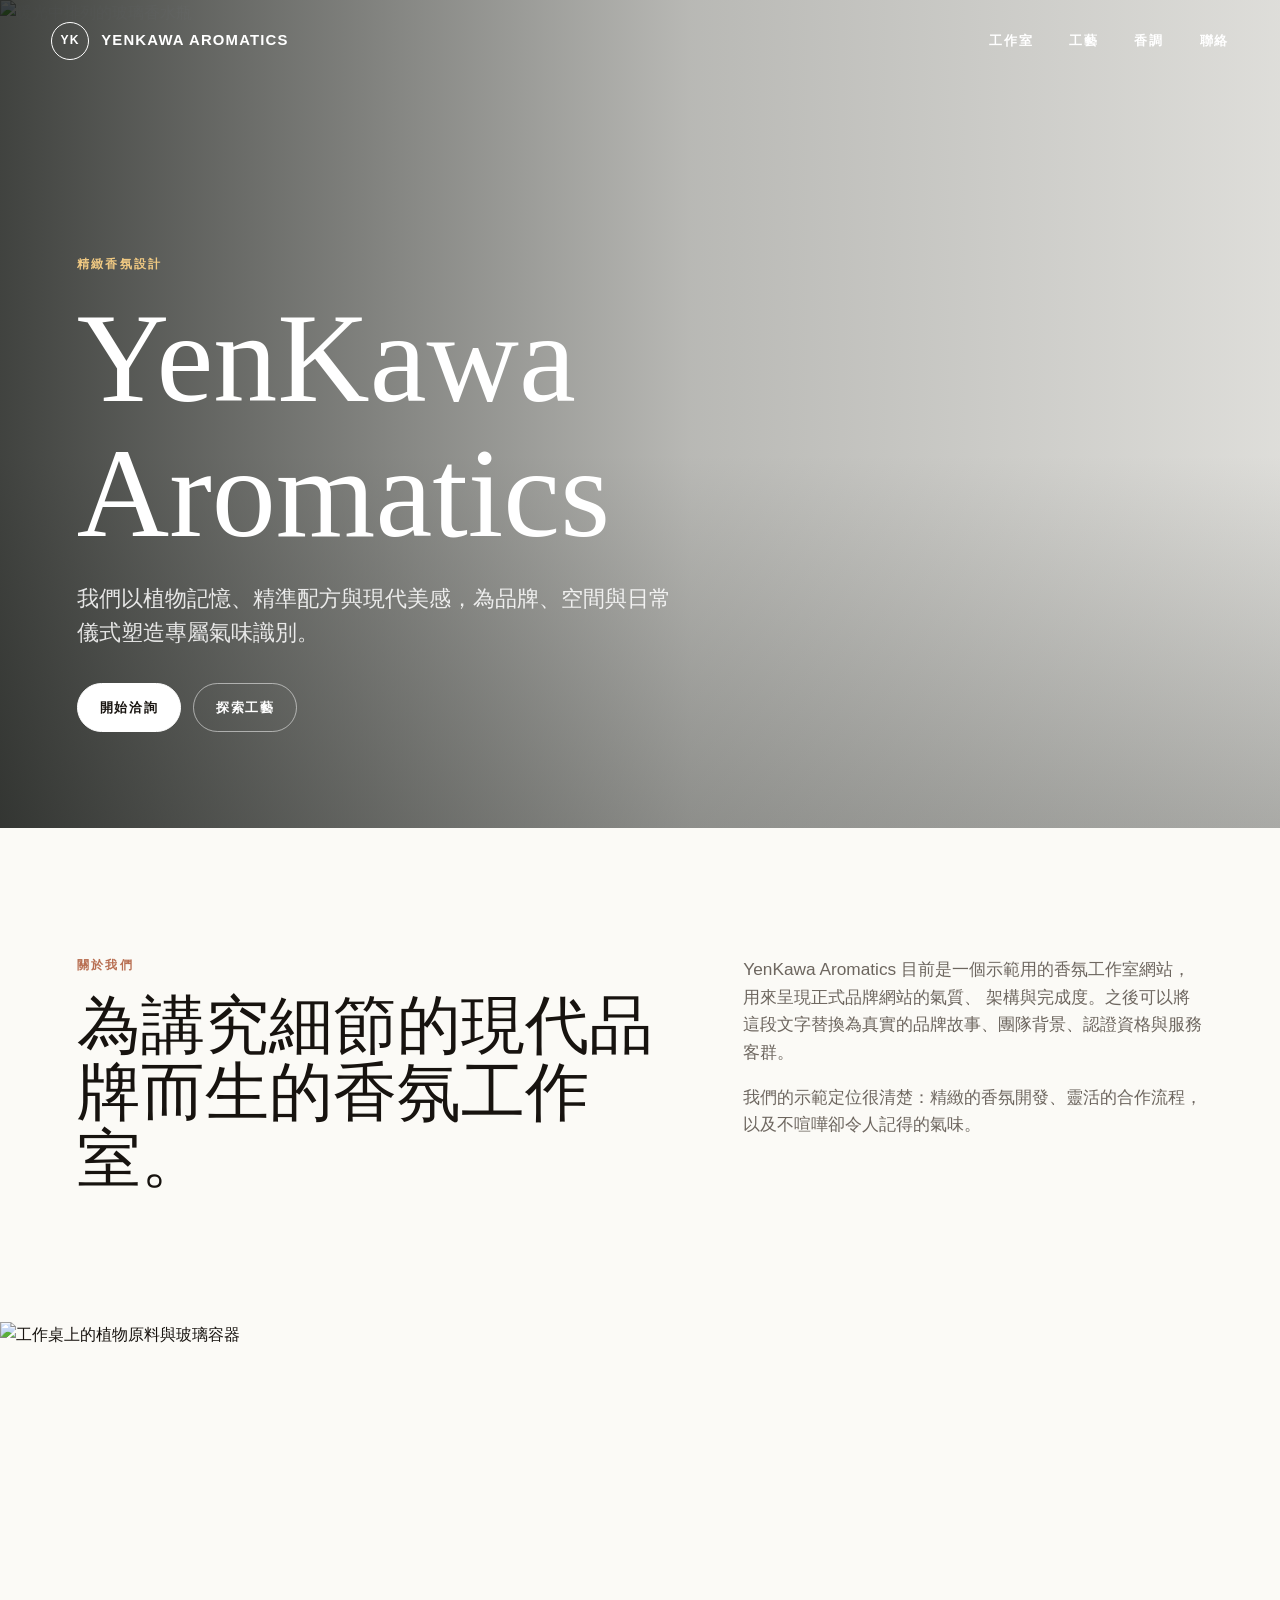
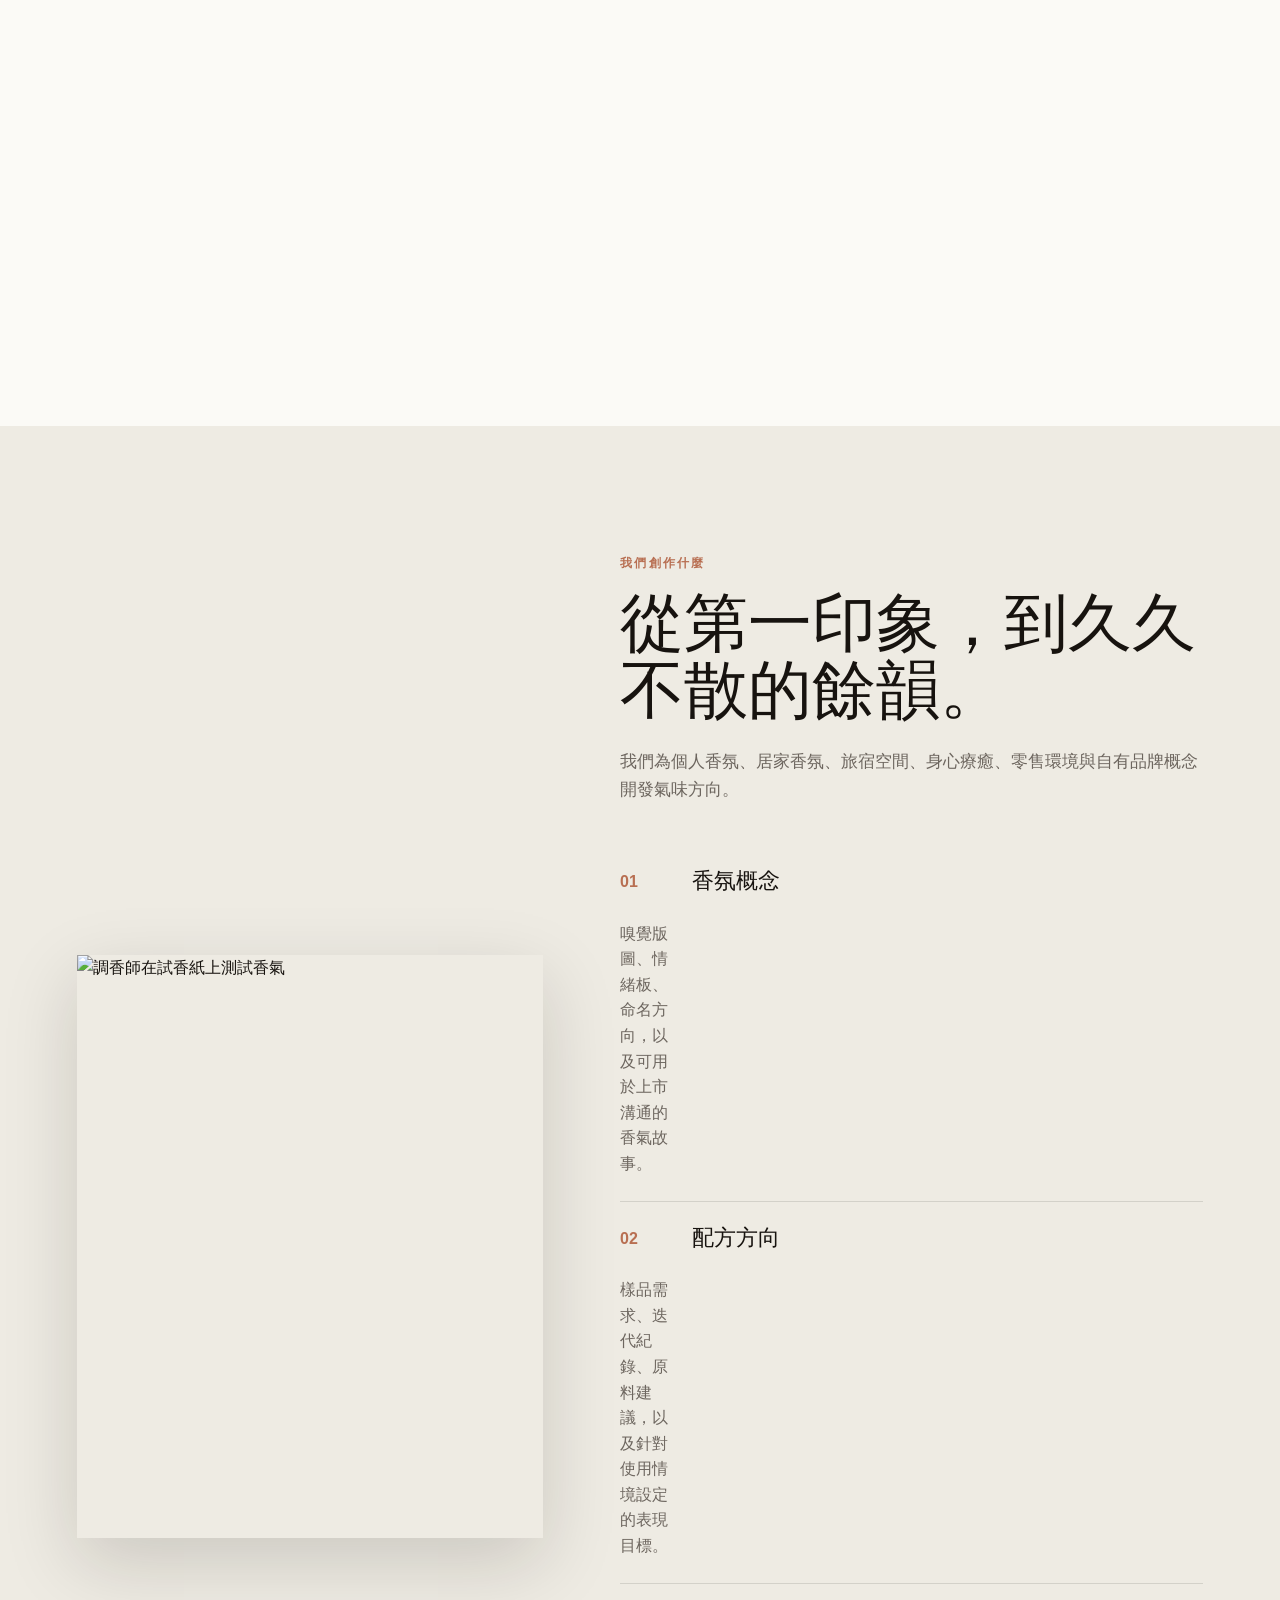
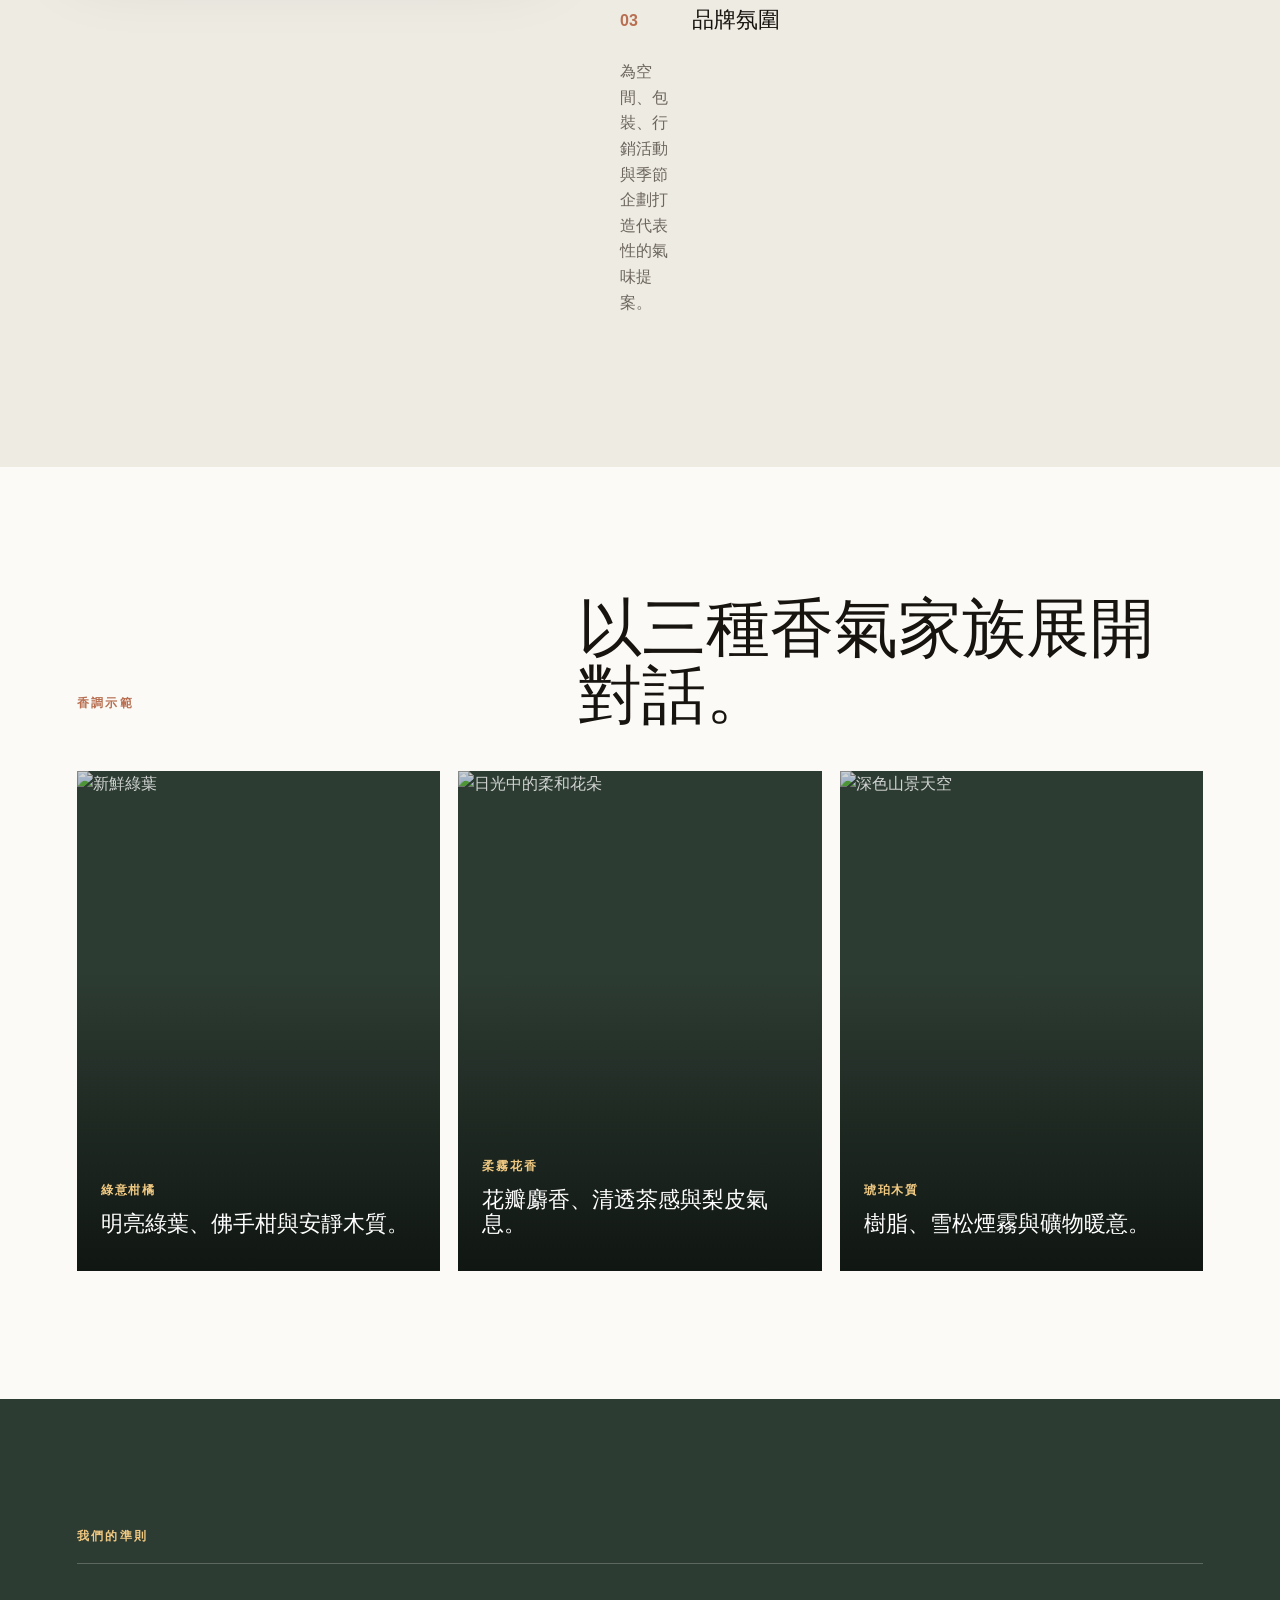
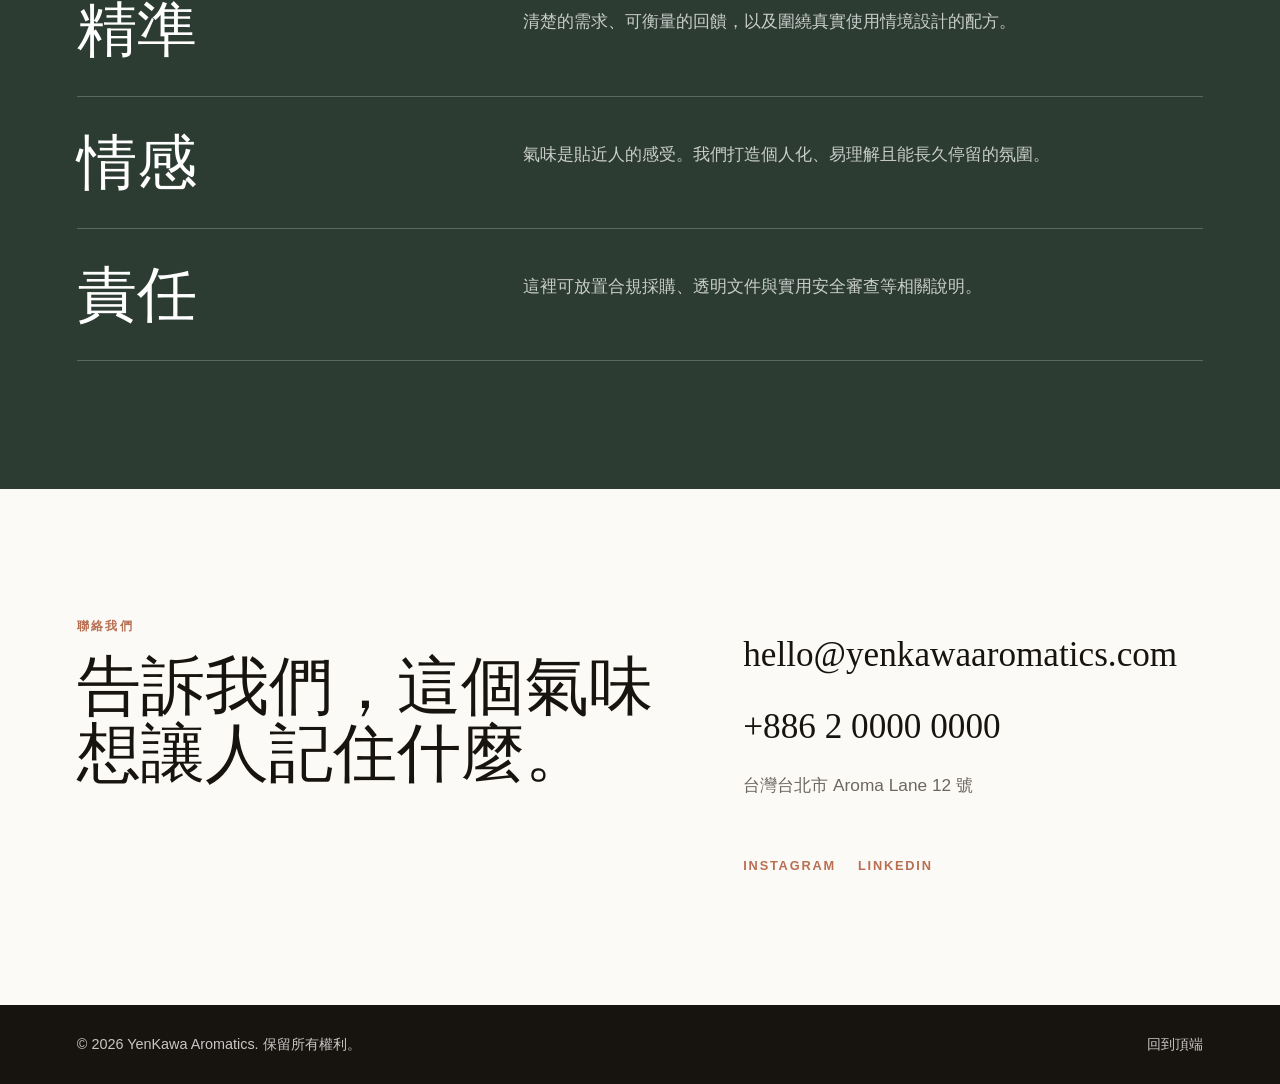
==== index.html @ bb6eef7f "Localize website to Traditional Chinese" ====
<!doctype html>
<html lang="zh-Hant">
  <head>
    <meta charset="utf-8">
    <meta name="viewport" content="width=device-width, initial-scale=1">
    <meta
      name="description"
      content="YenKawa Aromatics 為現代品牌打造精緻香氛概念、客製化氣味方向與專屬嗅覺識別。"
    >
    <title>YenKawa Aromatics</title>
    <link rel="preconnect" href="https://images.unsplash.com">
    <link rel="stylesheet" href="styles.css">
  </head>
  <body>
    <header class="site-header" data-header>
      <a class="brand" href="#top" aria-label="回到 YenKawa Aromatics 首頁">
        <span class="brand-mark">YK</span>
        <span>YenKawa Aromatics</span>
      </a>

      <button class="nav-toggle" type="button" aria-label="開啟導覽選單" aria-expanded="false" data-nav-toggle>
        <span></span>
        <span></span>
      </button>

      <nav class="site-nav" data-nav>
        <a href="#studio">工作室</a>
        <a href="#craft">工藝</a>
        <a href="#collections">香調</a>
        <a href="#contact">聯絡</a>
      </nav>
    </header>

    <main id="top">
      <section class="hero" aria-label="YenKawa Aromatics 品牌介紹">
        <img
          class="hero-image"
          src="https://images.unsplash.com/photo-1615634260167-c8cdede054de?auto=format&fit=crop&w=2200&q=82"
          alt="暖光中排列的玻璃香水瓶"
        >
        <div class="hero-overlay"></div>
        <div class="hero-content">
          <p class="eyebrow">精緻香氛設計</p>
          <h1>YenKawa Aromatics</h1>
          <p>
            我們以植物記憶、精準配方與現代美感，為品牌、空間與日常儀式塑造專屬氣味識別。
          </p>
          <div class="hero-actions">
            <a class="button primary" href="#contact">開始洽詢</a>
            <a class="button secondary" href="#craft">探索工藝</a>
          </div>
        </div>
      </section>

      <section class="intro-grid section-pad" id="studio">
        <div>
          <p class="eyebrow">關於我們</p>
          <h2>為講究細節的現代品牌而生的香氛工作室。</h2>
        </div>
        <div class="intro-copy">
          <p>
            YenKawa Aromatics 目前是一個示範用的香氛工作室網站，用來呈現正式品牌網站的氣質、
            架構與完成度。之後可以將這段文字替換為真實的品牌故事、團隊背景、認證資格與服務客群。
          </p>
          <p>
            我們的示範定位很清楚：精緻的香氛開發、靈活的合作流程，以及不喧嘩卻令人記得的氣味。
          </p>
        </div>
      </section>

      <section class="image-band" aria-label="香氛原料準備">
        <img
          src="https://images.unsplash.com/photo-1595425970377-c9703cf48b6d?auto=format&fit=crop&w=2200&q=82"
          alt="工作桌上的植物原料與玻璃容器"
        >
      </section>

      <section class="split section-pad" id="craft">
        <div class="split-media">
          <img
            src="https://images.unsplash.com/photo-1592945403244-b3fbafd7f539?auto=format&fit=crop&w=1400&q=82"
            alt="調香師在試香紙上測試香氣"
          >
        </div>
        <div class="split-content">
          <p class="eyebrow">我們創作什麼</p>
          <h2>從第一印象，到久久不散的餘韻。</h2>
          <p>
            我們為個人香氛、居家香氛、旅宿空間、身心療癒、零售環境與自有品牌概念開發氣味方向。
          </p>
          <div class="service-list">
            <article>
              <span>01</span>
              <h3>香氛概念</h3>
              <p>嗅覺版圖、情緒板、命名方向，以及可用於上市溝通的香氣故事。</p>
            </article>
            <article>
              <span>02</span>
              <h3>配方方向</h3>
              <p>樣品需求、迭代紀錄、原料建議，以及針對使用情境設定的表現目標。</p>
            </article>
            <article>
              <span>03</span>
              <h3>品牌氛圍</h3>
              <p>為空間、包裝、行銷活動與季節企劃打造代表性的氣味提案。</p>
            </article>
          </div>
        </div>
      </section>

      <section class="collections section-pad" id="collections">
        <div class="section-heading">
          <p class="eyebrow">香調示範</p>
          <h2>以三種香氣家族展開對話。</h2>
        </div>
        <div class="collection-grid">
          <article class="collection-card">
            <img
              src="https://images.unsplash.com/photo-1501004318641-b39e6451bec6?auto=format&fit=crop&w=900&q=80"
              alt="新鮮綠葉"
            >
            <div>
              <p>綠意柑橘</p>
              <h3>明亮綠葉、佛手柑與安靜木質。</h3>
            </div>
          </article>
          <article class="collection-card">
            <img
              src="https://images.unsplash.com/photo-1608571423902-eed4a5ad8108?auto=format&fit=crop&w=900&q=80"
              alt="日光中的柔和花朵"
            >
            <div>
              <p>柔霧花香</p>
              <h3>花瓣麝香、清透茶感與梨皮氣息。</h3>
            </div>
          </article>
          <article class="collection-card">
            <img
              src="https://images.unsplash.com/photo-1519681393784-d120267933ba?auto=format&fit=crop&w=900&q=80"
              alt="深色山景天空"
            >
            <div>
              <p>琥珀木質</p>
              <h3>樹脂、雪松煙霧與礦物暖意。</h3>
            </div>
          </article>
        </div>
      </section>

      <section class="values section-pad">
        <p class="eyebrow">我們的準則</p>
        <div class="value-row">
          <h2>精準</h2>
          <p>清楚的需求、可衡量的回饋，以及圍繞真實使用情境設計的配方。</p>
        </div>
        <div class="value-row">
          <h2>情感</h2>
          <p>氣味是貼近人的感受。我們打造個人化、易理解且能長久停留的氛圍。</p>
        </div>
        <div class="value-row">
          <h2>責任</h2>
          <p>這裡可放置合規採購、透明文件與實用安全審查等相關說明。</p>
        </div>
      </section>

      <section class="contact section-pad" id="contact">
        <div>
          <p class="eyebrow">聯絡我們</p>
          <h2>告訴我們，這個氣味想讓人記住什麼。</h2>
        </div>
        <div class="contact-panel">
          <a href="mailto:hello@yenkawaaromatics.com">hello@yenkawaaromatics.com</a>
          <a href="tel:+886200000000">+886 2 0000 0000</a>
          <p>台灣台北市 Aroma Lane 12 號</p>
          <div class="socials">
            <a href="#" aria-label="Instagram">Instagram</a>
            <a href="#" aria-label="LinkedIn">LinkedIn</a>
          </div>
        </div>
      </section>
    </main>

    <footer class="site-footer">
      <p>&copy; <span data-year></span> YenKawa Aromatics. 保留所有權利。</p>
      <a href="#top">回到頂端</a>
    </footer>

    <script src="script.js"></script>
  </body>
</html>
---- styles.css ----
:root {
  --ink: #17130f;
  --muted: #6d665f;
  --paper: #fbfaf6;
  --linen: #eeebe3;
  --sage: #6f7c65;
  --moss: #2d3c33;
  --clay: #b86f52;
  --gold: #b99a5c;
  --white: #ffffff;
  --shadow: 0 24px 70px rgba(23, 19, 15, 0.16);
}

* {
  box-sizing: border-box;
}

html {
  scroll-behavior: smooth;
}

body {
  margin: 0;
  color: var(--ink);
  background: var(--paper);
  font-family: "Segoe UI", Arial, sans-serif;
  line-height: 1.6;
}

img {
  display: block;
  width: 100%;
}

a {
  color: inherit;
  text-decoration: none;
}

.site-header {
  position: fixed;
  top: 0;
  left: 0;
  z-index: 20;
  display: flex;
  align-items: center;
  justify-content: space-between;
  width: 100%;
  padding: 22px clamp(18px, 4vw, 56px);
  color: var(--white);
  transition: background 180ms ease, color 180ms ease, box-shadow 180ms ease;
}

.site-header.is-scrolled,
.site-header.is-open {
  color: var(--ink);
  background: rgba(251, 250, 246, 0.92);
  box-shadow: 0 8px 30px rgba(23, 19, 15, 0.08);
  backdrop-filter: blur(18px);
}

.brand,
.site-nav {
  display: flex;
  align-items: center;
}

.brand {
  gap: 12px;
  font-size: 0.93rem;
  font-weight: 700;
  letter-spacing: 0.08em;
  text-transform: uppercase;
}

.brand-mark {
  display: grid;
  width: 38px;
  height: 38px;
  place-items: center;
  border: 1px solid currentColor;
  border-radius: 50%;
  font-size: 0.76rem;
}

.site-nav {
  gap: clamp(18px, 3vw, 36px);
  font-size: 0.83rem;
  font-weight: 700;
  letter-spacing: 0.12em;
  text-transform: uppercase;
}

.site-nav a {
  position: relative;
}

.site-nav a::after {
  position: absolute;
  right: 0;
  bottom: -6px;
  left: 0;
  height: 1px;
  content: "";
  background: currentColor;
  transform: scaleX(0);
  transform-origin: right;
  transition: transform 180ms ease;
}

.site-nav a:hover::after,
.site-nav a:focus-visible::after {
  transform: scaleX(1);
  transform-origin: left;
}

.nav-toggle {
  display: none;
}

.hero {
  position: relative;
  display: grid;
  min-height: 92vh;
  overflow: hidden;
  color: var(--white);
}

.hero-image,
.hero-overlay,
.hero-content {
  grid-area: 1 / 1;
}

.hero-image {
  height: 100%;
  min-height: 92vh;
  object-fit: cover;
}

.hero-overlay {
  background:
    linear-gradient(90deg, rgba(12, 15, 12, 0.78), rgba(12, 15, 12, 0.28) 54%, rgba(12, 15, 12, 0.12)),
    linear-gradient(0deg, rgba(12, 15, 12, 0.25), transparent 45%);
}

.hero-content {
  align-self: end;
  width: min(780px, 100%);
  padding: 160px clamp(20px, 6vw, 86px) 96px;
}

.eyebrow {
  margin: 0 0 16px;
  color: var(--clay);
  font-size: 0.78rem;
  font-weight: 800;
  letter-spacing: 0.18em;
  text-transform: uppercase;
}

.hero .eyebrow {
  color: #f0c982;
}

h1,
h2,
h3,
p {
  margin-top: 0;
}

h1,
h2,
h3 {
  line-height: 1.05;
  font-family: Georgia, "Times New Roman", serif;
  font-weight: 500;
}

h1 {
  max-width: 720px;
  margin-bottom: 22px;
  font-size: clamp(4rem, 10vw, 8.6rem);
}

h2 {
  margin-bottom: 0;
  font-size: clamp(2.25rem, 5vw, 5.6rem);
}

h3 {
  margin-bottom: 10px;
  font-size: 1.4rem;
}

.hero-content p:not(.eyebrow) {
  max-width: 610px;
  margin-bottom: 32px;
  color: rgba(255, 255, 255, 0.86);
  font-size: clamp(1.04rem, 2vw, 1.35rem);
}

.hero-actions {
  display: flex;
  flex-wrap: wrap;
  gap: 12px;
}

.button {
  display: inline-flex;
  align-items: center;
  justify-content: center;
  min-height: 48px;
  padding: 13px 22px;
  border: 1px solid rgba(255, 255, 255, 0.52);
  border-radius: 999px;
  font-size: 0.82rem;
  font-weight: 800;
  letter-spacing: 0.12em;
  text-transform: uppercase;
}

.button.primary {
  color: var(--ink);
  background: var(--white);
  border-color: var(--white);
}

.button.secondary {
  color: var(--white);
}

.section-pad {
  padding: clamp(72px, 10vw, 148px) clamp(20px, 6vw, 86px);
}

.intro-grid,
.contact {
  display: grid;
  grid-template-columns: minmax(0, 1fr) minmax(320px, 0.78fr);
  gap: clamp(34px, 6vw, 86px);
}

.intro-copy {
  color: var(--muted);
  font-size: 1.08rem;
}

.intro-copy p:last-child,
.contact-panel p:last-child {
  margin-bottom: 0;
}

.image-band {
  height: clamp(340px, 55vw, 720px);
  overflow: hidden;
}

.image-band img {
  height: 100%;
  object-fit: cover;
}

.split {
  display: grid;
  grid-template-columns: minmax(280px, 0.8fr) minmax(0, 1fr);
  gap: clamp(34px, 6vw, 90px);
  align-items: center;
  background: var(--linen);
}

.split-media img {
  aspect-ratio: 4 / 5;
  height: auto;
  object-fit: cover;
  box-shadow: var(--shadow);
}

.split-content > p:not(.eyebrow) {
  max-width: 720px;
  margin-top: 24px;
  color: var(--muted);
  font-size: 1.08rem;
}

.service-list {
  display: grid;
  gap: 1px;
  margin-top: 42px;
  background: rgba(23, 19, 15, 0.12);
}

.service-list article {
  display: grid;
  grid-template-columns: 54px 1fr;
  gap: 18px;
  padding: 24px 0;
  background: var(--linen);
}

.service-list span {
  color: var(--clay);
  font-weight: 800;
}

.service-list p {
  margin: 0;
  color: var(--muted);
}

.section-heading {
  display: grid;
  grid-template-columns: 0.7fr 1fr;
  gap: clamp(22px, 5vw, 70px);
  align-items: end;
  margin-bottom: 42px;
}

.collection-grid {
  display: grid;
  grid-template-columns: repeat(3, minmax(0, 1fr));
  gap: 18px;
}

.collection-card {
  position: relative;
  min-height: 500px;
  overflow: hidden;
  color: var(--white);
  background: var(--moss);
}

.collection-card img {
  position: absolute;
  inset: 0;
  height: 100%;
  object-fit: cover;
  opacity: 0.78;
  transition: transform 500ms ease, opacity 500ms ease;
}

.collection-card::after {
  position: absolute;
  inset: 0;
  content: "";
  background: linear-gradient(0deg, rgba(10, 14, 11, 0.82), transparent 60%);
}

.collection-card div {
  position: absolute;
  right: 24px;
  bottom: 26px;
  left: 24px;
  z-index: 1;
}

.collection-card p {
  margin-bottom: 12px;
  color: #f0c982;
  font-size: 0.75rem;
  font-weight: 800;
  letter-spacing: 0.15em;
  text-transform: uppercase;
}

.collection-card:hover img {
  opacity: 0.92;
  transform: scale(1.05);
}

.values {
  color: var(--white);
  background: var(--moss);
}

.values .eyebrow {
  color: #f0c982;
}

.value-row {
  display: grid;
  grid-template-columns: minmax(220px, 0.62fr) minmax(0, 1fr);
  gap: 24px;
  padding: 34px 0;
  border-top: 1px solid rgba(255, 255, 255, 0.22);
}

.value-row:last-child {
  border-bottom: 1px solid rgba(255, 255, 255, 0.22);
}

.value-row h2 {
  font-size: clamp(2.2rem, 4.7vw, 5rem);
}

.value-row p {
  max-width: 650px;
  margin: 10px 0 0;
  color: rgba(255, 255, 255, 0.74);
  font-size: 1.08rem;
}

.contact {
  background: var(--paper);
}

.contact-panel {
  display: grid;
  align-content: start;
  gap: 16px;
  padding-top: 10px;
  color: var(--muted);
  font-size: 1.08rem;
}

.contact-panel > a {
  color: var(--ink);
  font-size: clamp(1.35rem, 3vw, 2.2rem);
  font-family: Georgia, "Times New Roman", serif;
}

.socials {
  display: flex;
  flex-wrap: wrap;
  gap: 12px 22px;
  margin-top: 24px;
  color: var(--clay);
  font-size: 0.8rem;
  font-weight: 800;
  letter-spacing: 0.14em;
  text-transform: uppercase;
}

.site-footer {
  display: flex;
  justify-content: space-between;
  gap: 18px;
  padding: 28px clamp(20px, 6vw, 86px);
  color: rgba(255, 255, 255, 0.76);
  background: var(--ink);
  font-size: 0.9rem;
}

.site-footer p {
  margin: 0;
}

@media (max-width: 900px) {
  .site-header {
    padding-top: 16px;
    padding-bottom: 16px;
  }

  .nav-toggle {
    position: relative;
    z-index: 22;
    display: grid;
    width: 44px;
    height: 44px;
    padding: 0;
    place-items: center;
    color: inherit;
    background: transparent;
    border: 1px solid currentColor;
    border-radius: 50%;
  }

  .nav-toggle span {
    width: 17px;
    height: 1px;
    background: currentColor;
  }

  .site-nav {
    position: fixed;
    inset: 0;
    z-index: 21;
    display: grid;
    align-content: center;
    justify-items: center;
    gap: 28px;
    color: var(--ink);
    background: var(--paper);
    font-size: 1.1rem;
    opacity: 0;
    pointer-events: none;
    transform: translateY(-12px);
    transition: opacity 180ms ease, transform 180ms ease;
  }

  .site-nav.is-open {
    opacity: 1;
    pointer-events: auto;
    transform: translateY(0);
  }

  .hero-content {
    padding-top: 130px;
    padding-bottom: 56px;
  }

  h1 {
    font-size: clamp(3.3rem, 18vw, 5.6rem);
  }

  .intro-grid,
  .split,
  .section-heading,
  .contact,
  .value-row {
    grid-template-columns: 1fr;
  }

  .split-media {
    order: 2;
  }

  .collection-grid {
    grid-template-columns: 1fr;
  }

  .collection-card {
    min-height: 390px;
  }
}

@media (max-width: 560px) {
  .brand span:last-child {
    max-width: 150px;
  }

  .hero {
    min-height: 88vh;
  }

  .hero-image {
    min-height: 88vh;
  }

  .hero-actions,
  .button {
    width: 100%;
  }

  .site-footer {
    flex-direction: column;
  }
}
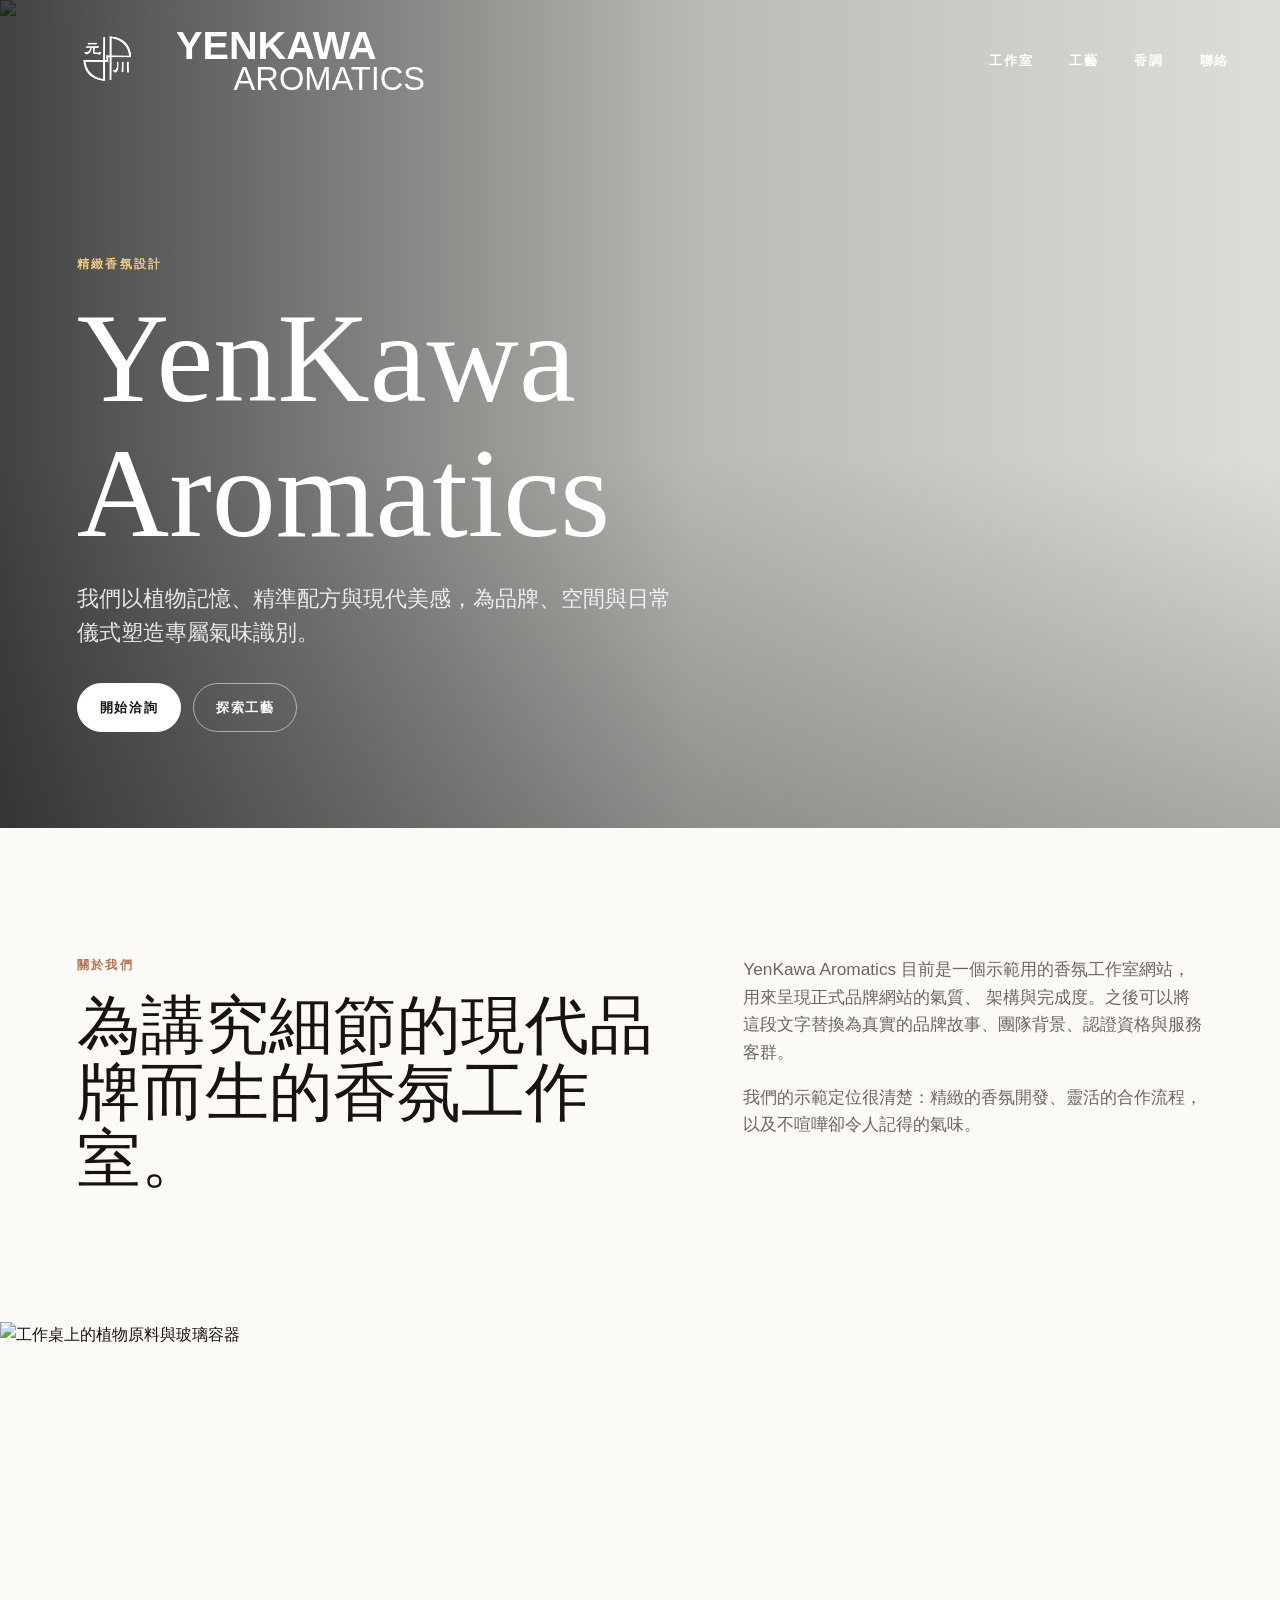
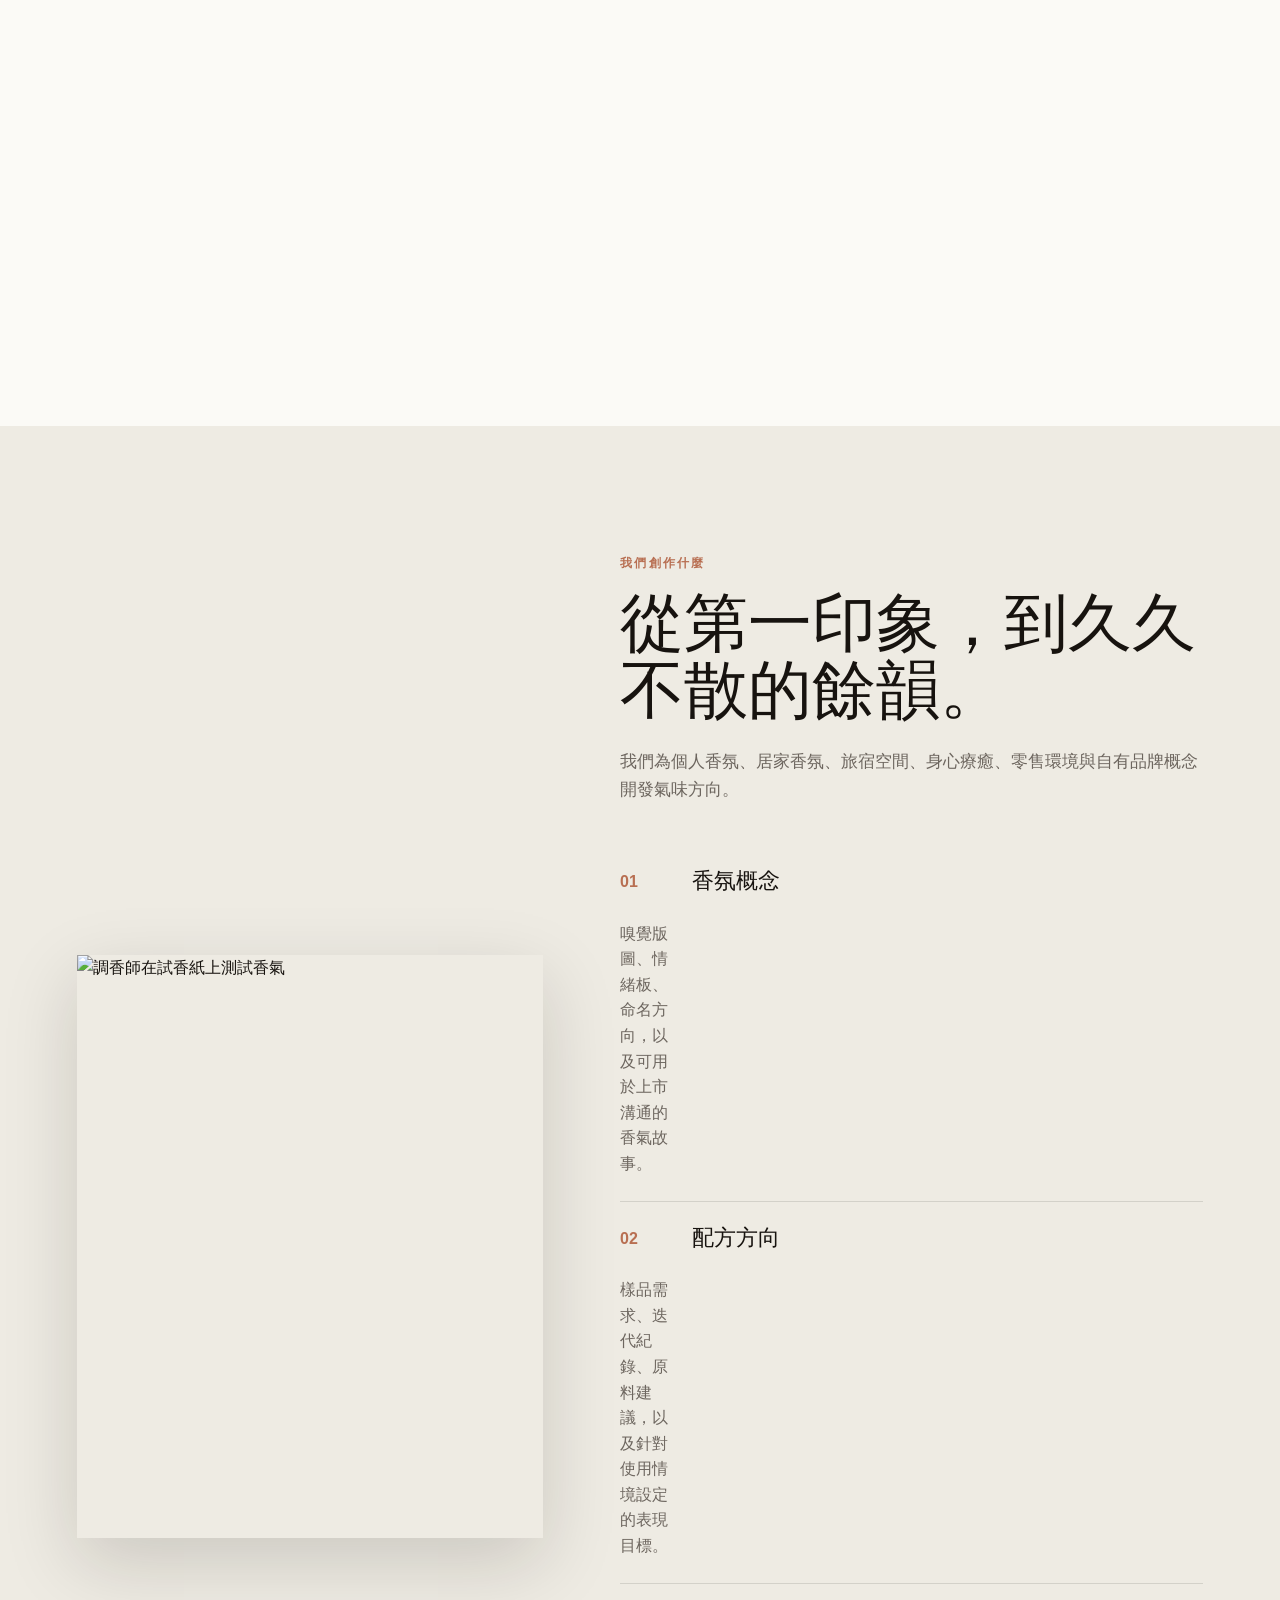
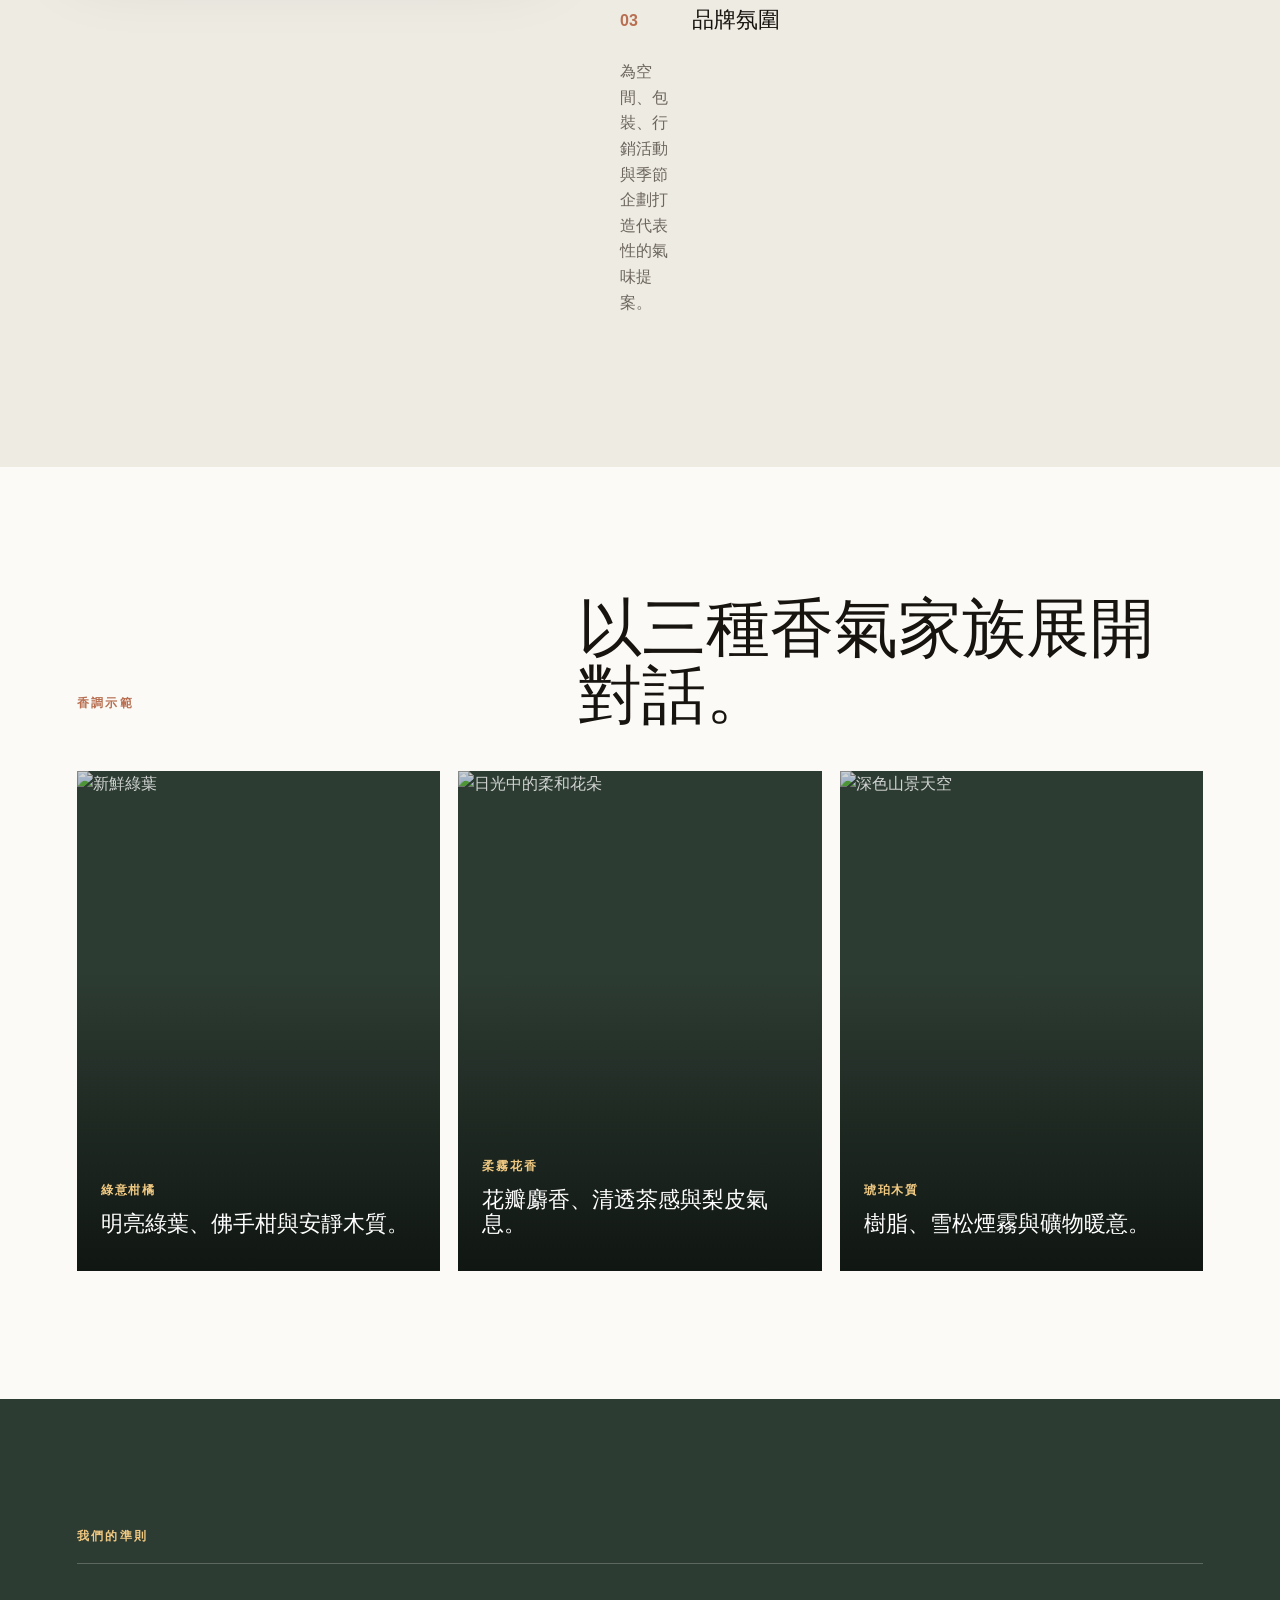
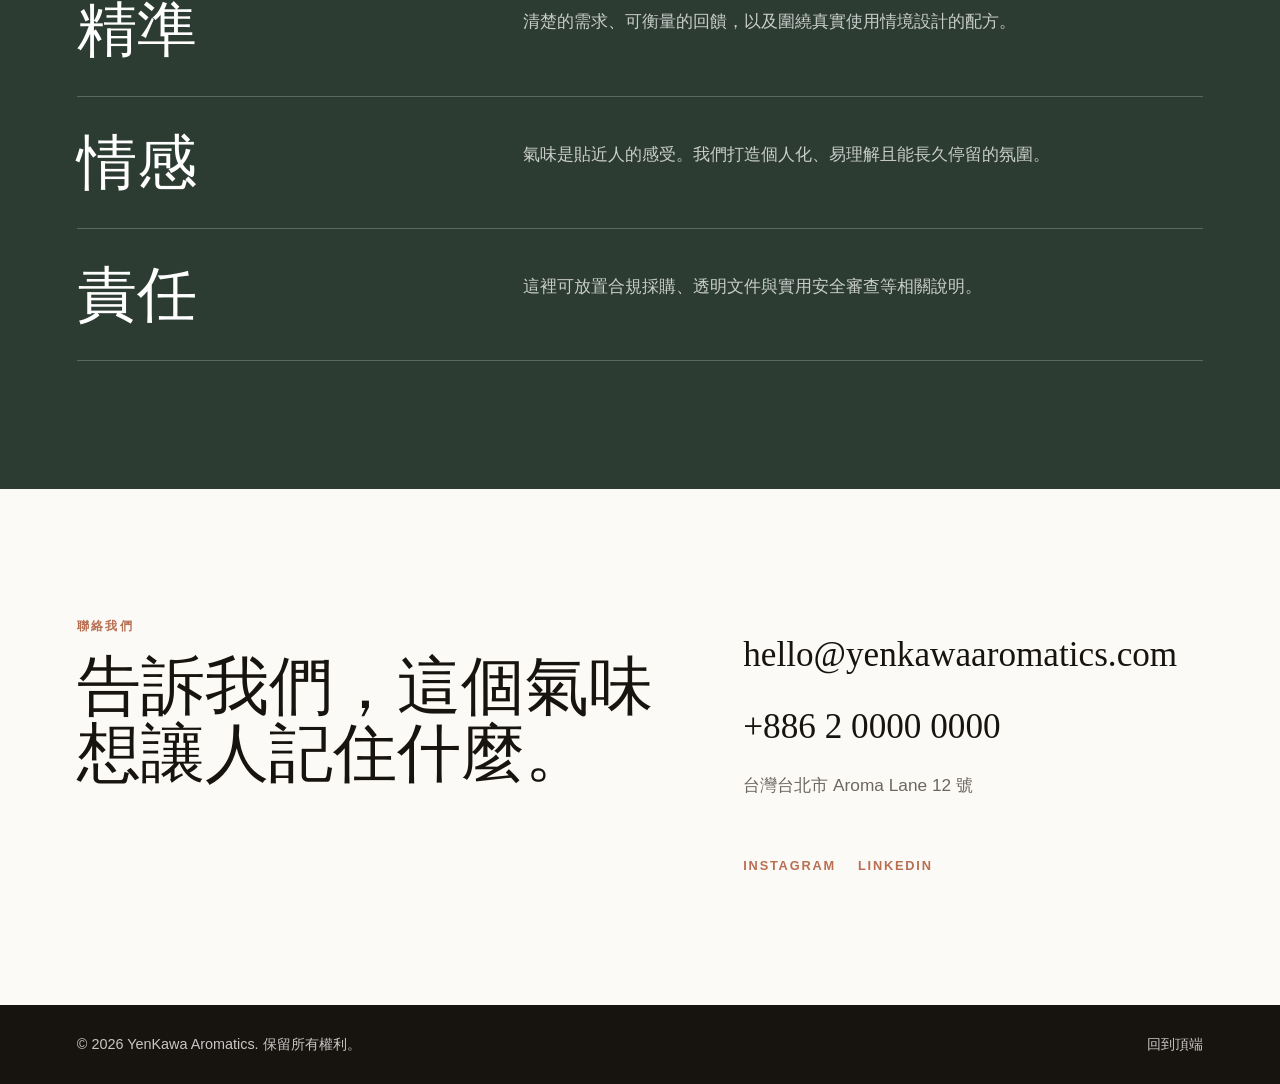
==== commit 34499d95: "Update header brand logo" ====
--- a/index.html
+++ b/index.html
@@ -13,9 +13,12 @@
   </head>
   <body>
     <header class="site-header" data-header>
-      <a class="brand" href="#top" aria-label="回到 YenKawa Aromatics 首頁">
-        <span class="brand-mark">YK</span>
-        <span>YenKawa Aromatics</span>
+      <a class="brand" href="#top" aria-label="YenKawa Aromatics 首頁">
+        <img class="brand-logo" src="assets/純白logo-03.png" alt="" aria-hidden="true">
+        <span class="brand-wordmark" aria-hidden="true">
+          <span class="brand-wordmark-top">YENKAWA</span>
+          <span class="brand-wordmark-bottom">AROMATICS</span>
+        </span>
       </a>
 
       <button class="nav-toggle" type="button" aria-label="開啟導覽選單" aria-expanded="false" data-nav-toggle>
--- a/styles.css
+++ b/styles.css
@@ -66,21 +66,38 @@
 }
 
 .brand {
-  gap: 12px;
-  font-size: 0.93rem;
+  gap: 16px;
+  color: var(--white);
+}
+
+.brand-logo {
+  width: clamp(74px, 8.5vw, 126px);
+  height: auto;
+  flex: 0 0 auto;
+}
+
+.brand-wordmark {
+  display: grid;
+  align-content: center;
+  color: var(--white);
+  font-family: Verdana, Geneva, sans-serif;
+  line-height: 0.9;
+  letter-spacing: 0;
+  text-transform: uppercase;
+  white-space: nowrap;
+}
+
+.brand-wordmark-top {
+  display: block;
+  font-size: clamp(26px, 3.1vw, 42.67px);
   font-weight: 700;
-  letter-spacing: 0.08em;
-  text-transform: uppercase;
-}
-
-.brand-mark {
-  display: grid;
-  width: 38px;
-  height: 38px;
-  place-items: center;
-  border: 1px solid currentColor;
-  border-radius: 50%;
-  font-size: 0.76rem;
+}
+
+.brand-wordmark-bottom {
+  display: block;
+  margin-left: clamp(38px, 4.5vw, 62px);
+  font-size: clamp(21px, 2.55vw, 34.67px);
+  font-weight: 400;
 }
 
 .site-nav {
@@ -118,7 +135,7 @@
   display: none;
 }
 
-.hero {
+  .hero {
   position: relative;
   display: grid;
   min-height: 92vh;
@@ -526,10 +543,22 @@
 }
 
 @media (max-width: 560px) {
-  .brand span:last-child {
-    max-width: 150px;
-  }
-
+  .brand {
+    gap: 10px;
+  }
+
+  .brand-logo {
+    width: 56px;
+  }
+
+  .brand-wordmark-top {
+    font-size: 20px;
+  }
+
+  .brand-wordmark-bottom {
+    margin-left: 29px;
+    font-size: 16px;
+  }
   .hero {
     min-height: 88vh;
   }
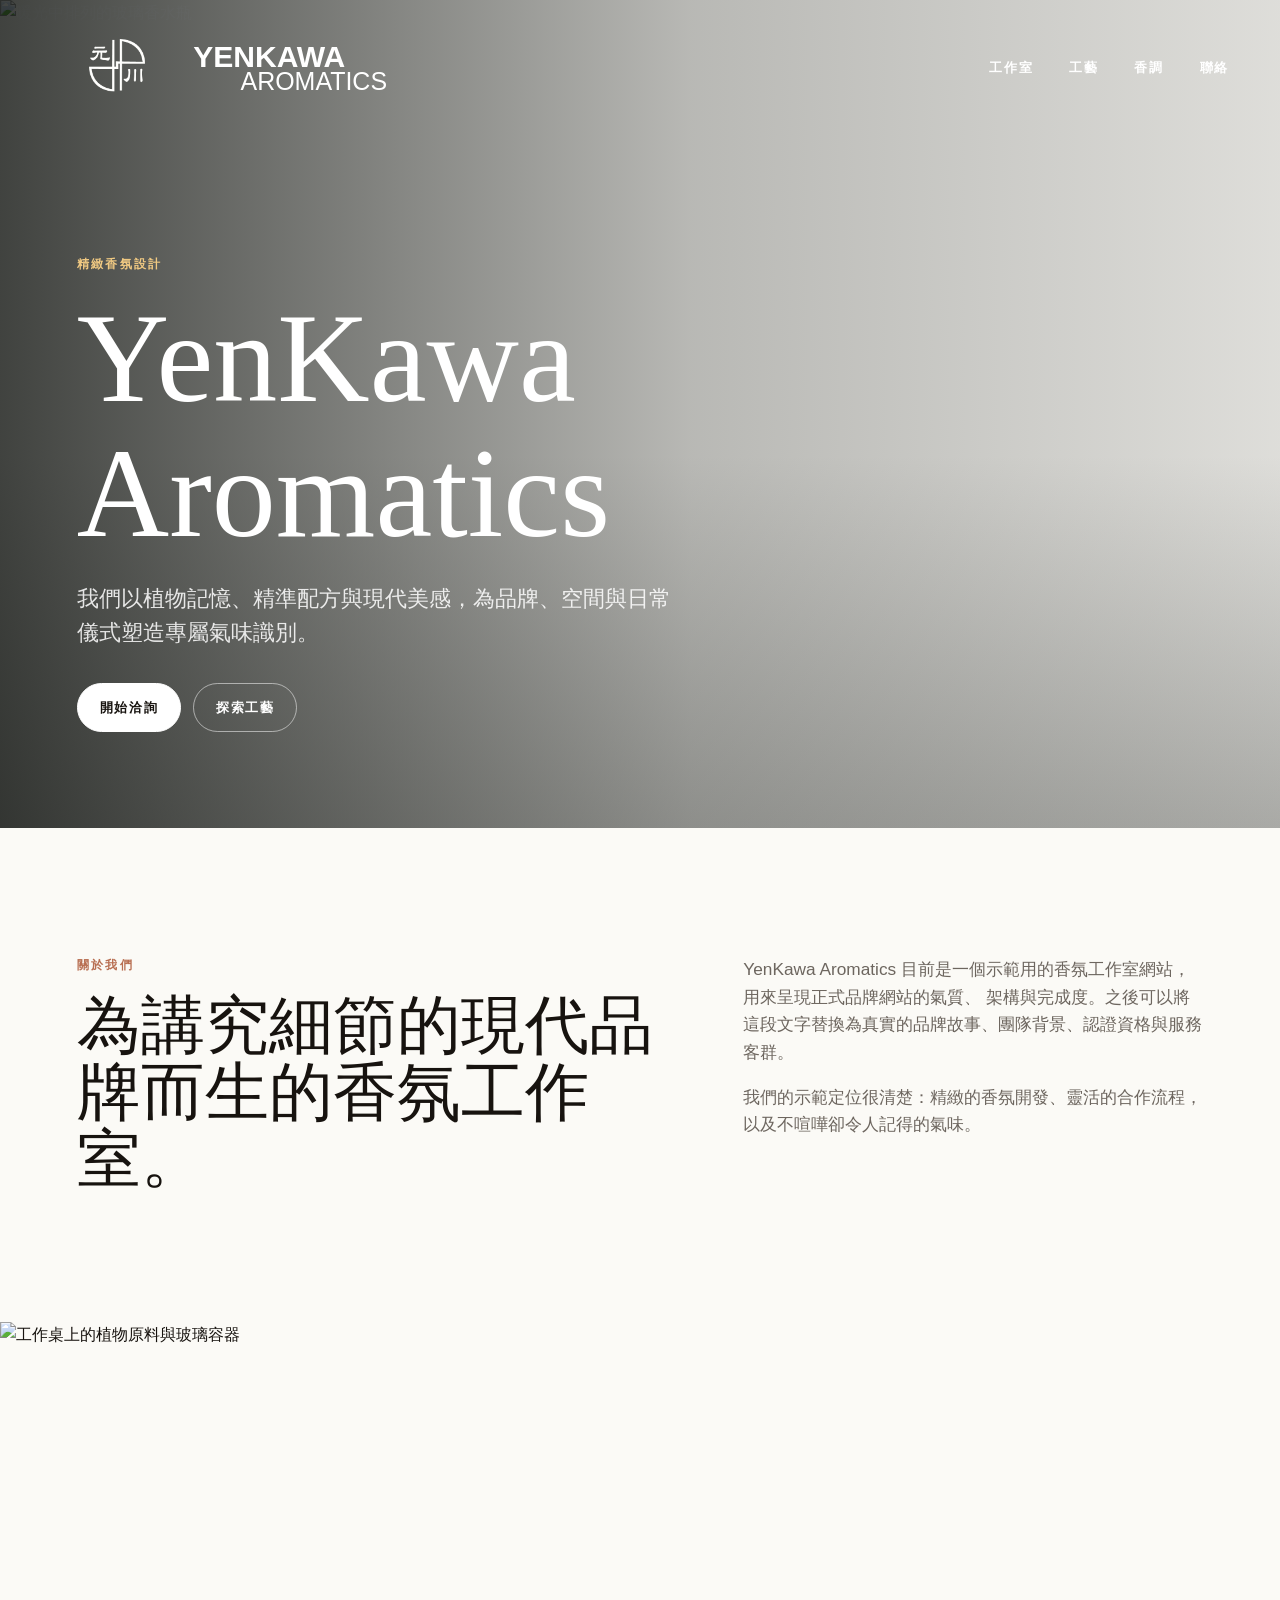
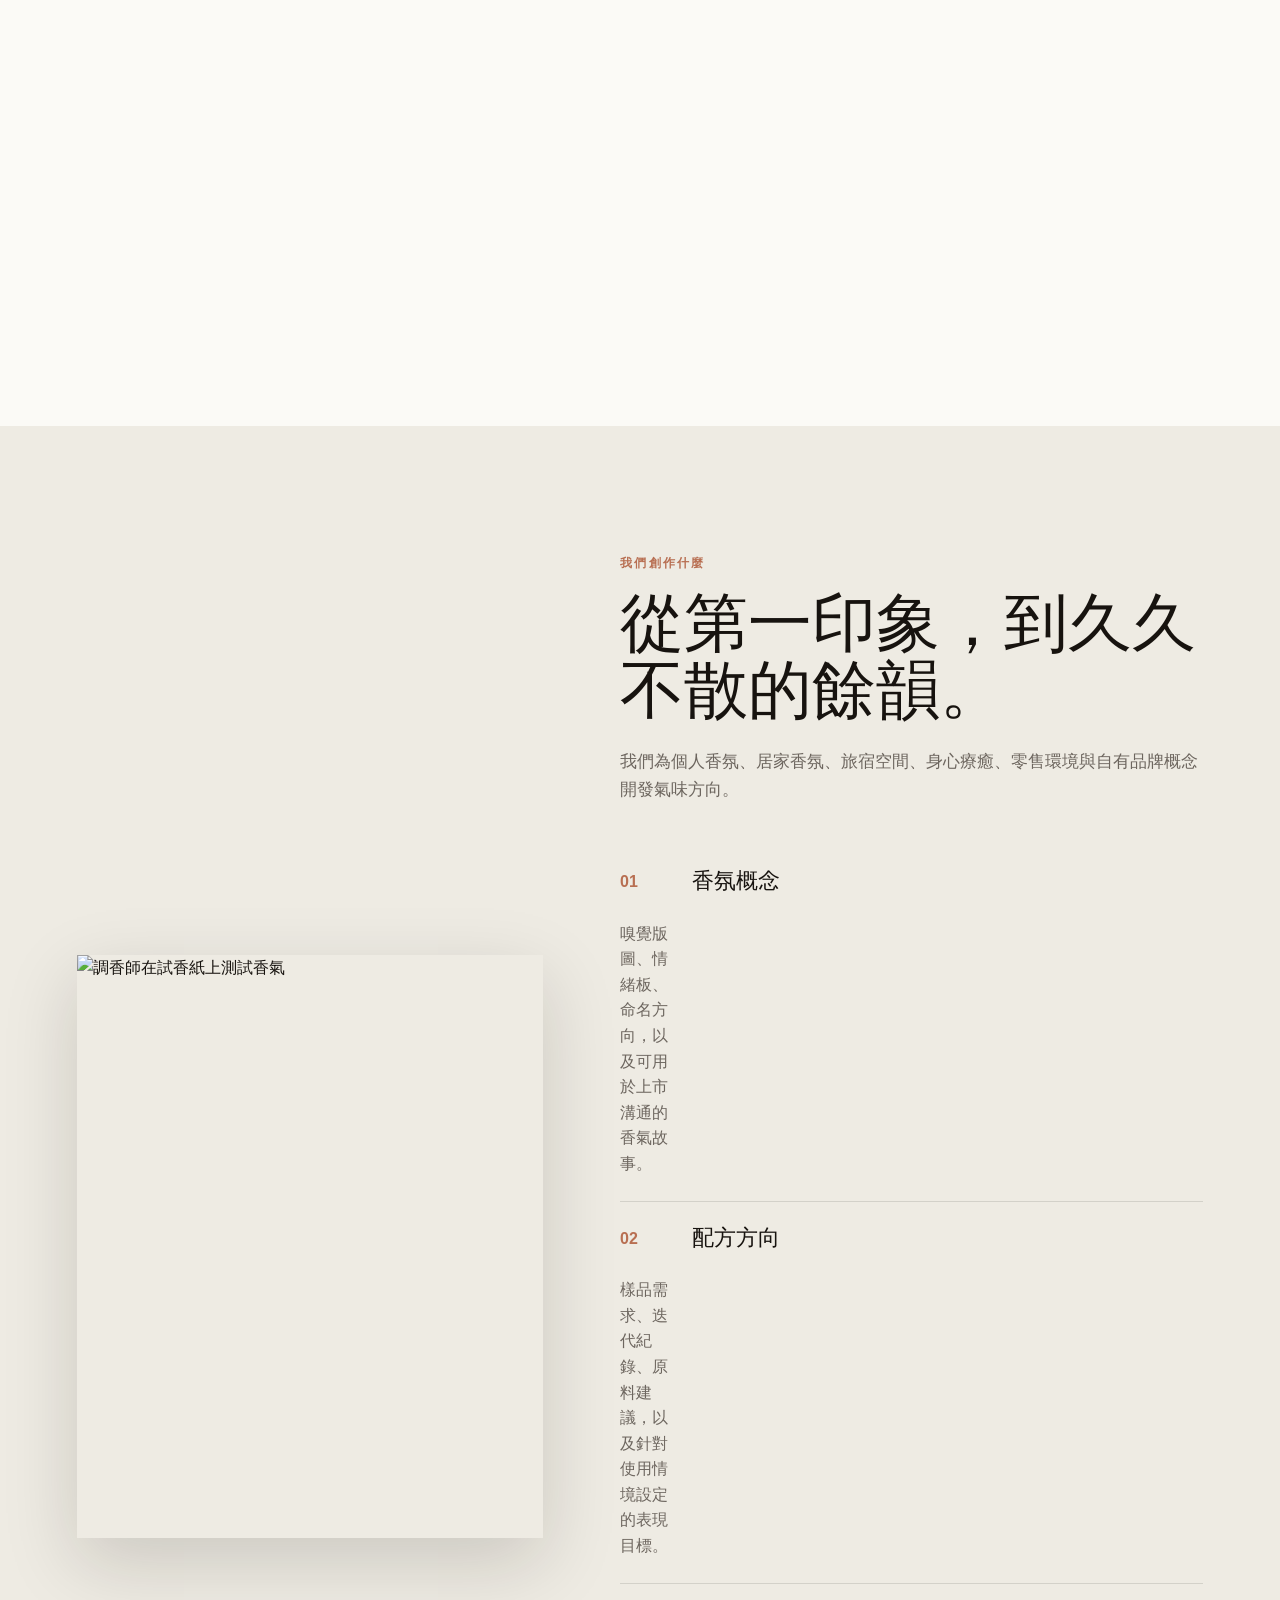
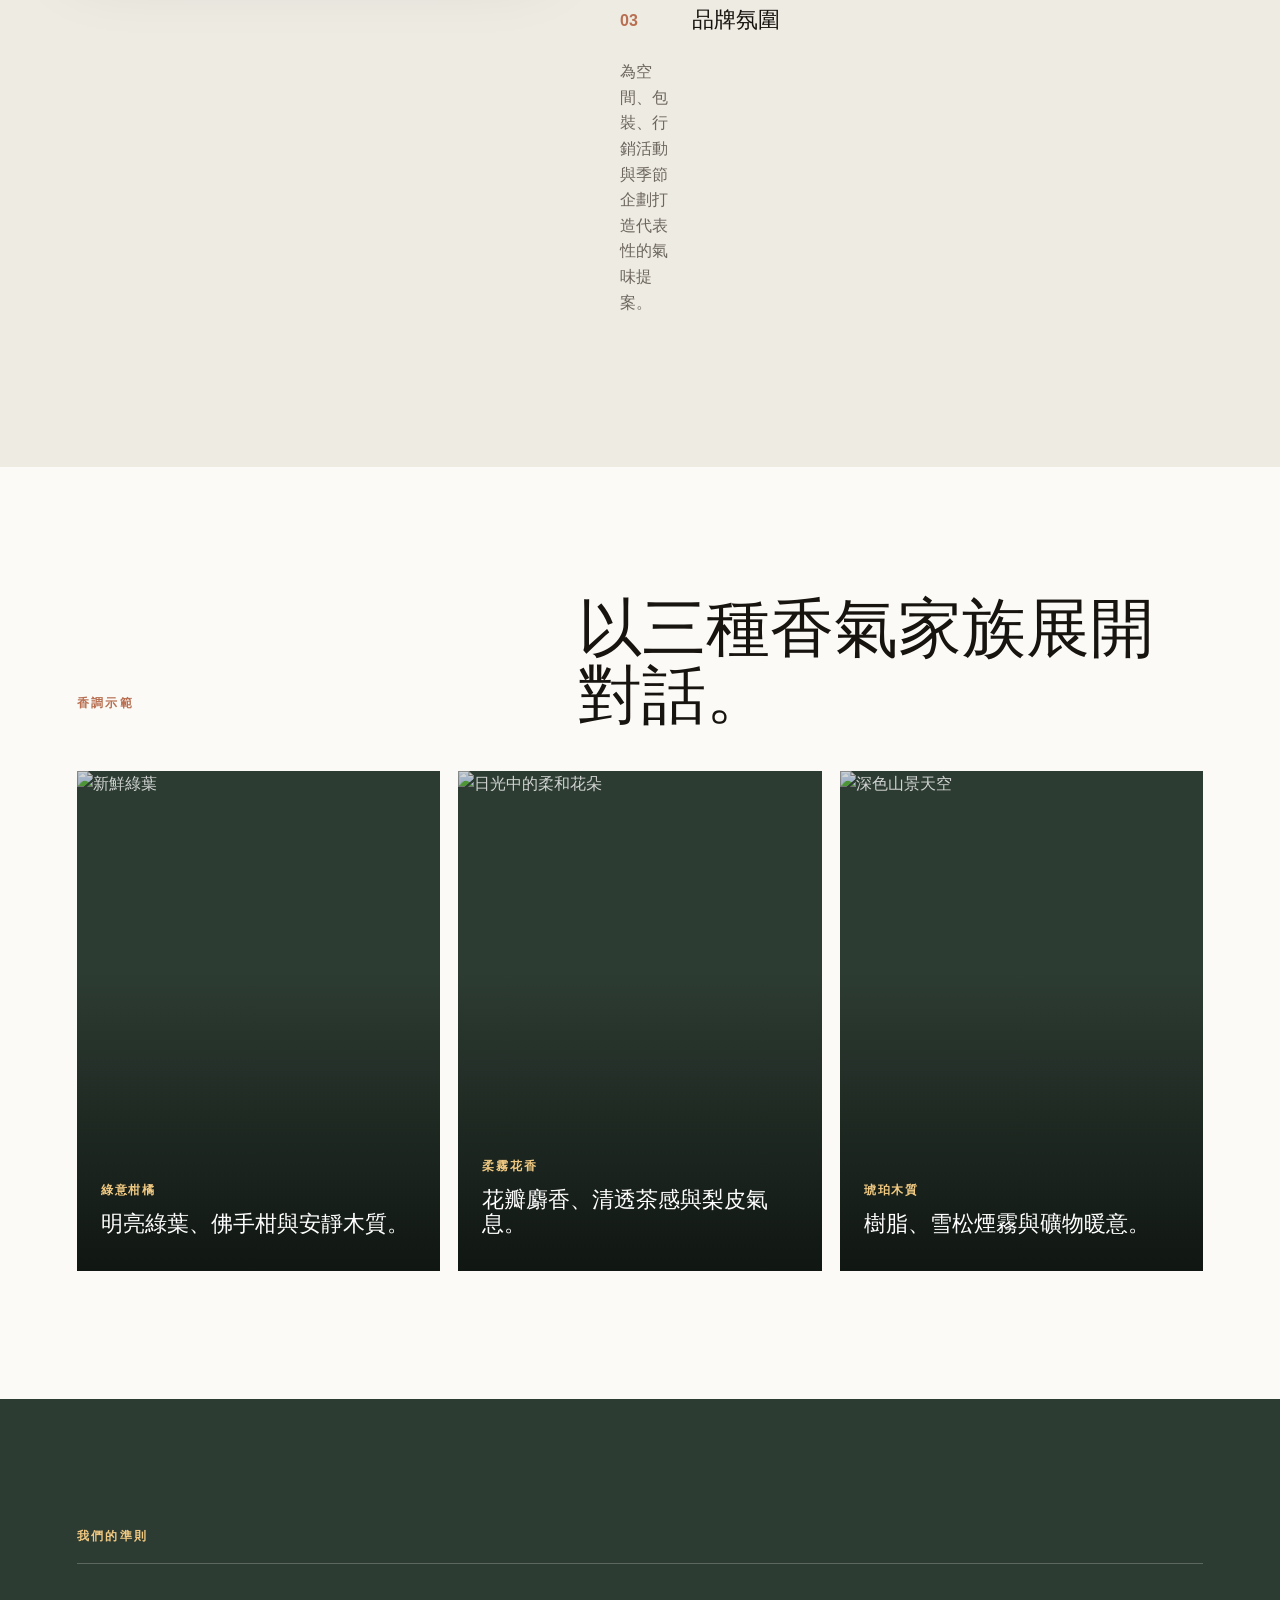
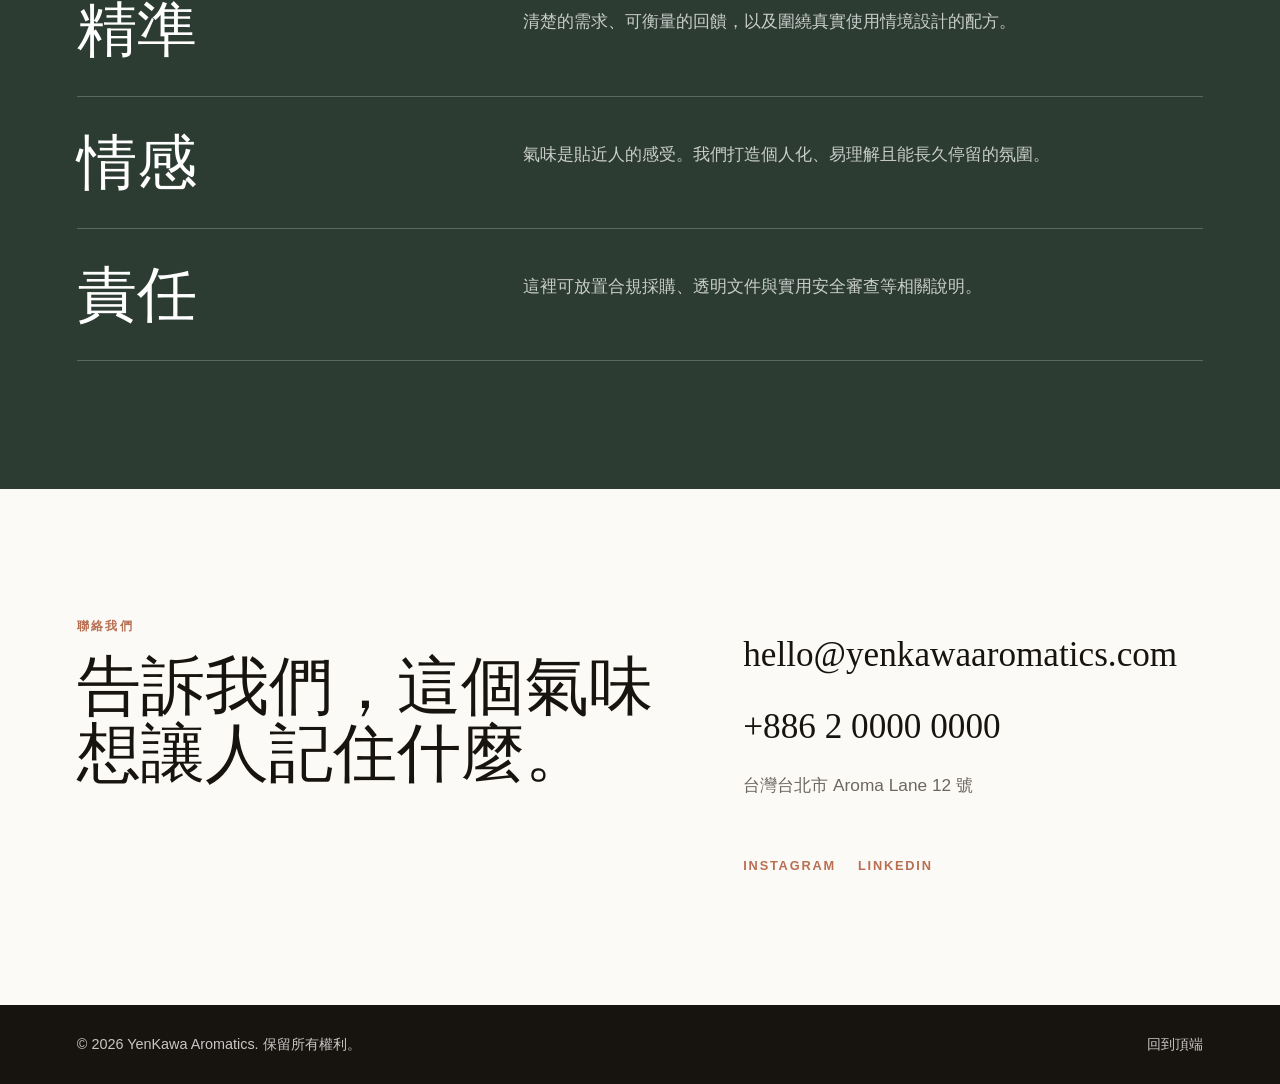
==== commit 01e78e58: "Refine header logo sizing" ====
--- a/index.html
+++ b/index.html
@@ -14,7 +14,7 @@
   <body>
     <header class="site-header" data-header>
       <a class="brand" href="#top" aria-label="YenKawa Aromatics 首頁">
-        <img class="brand-logo" src="assets/純白logo-03.png" alt="" aria-hidden="true">
+        <img class="brand-logo" src="assets/yenkawa-logo-white.png" alt="" aria-hidden="true">
         <span class="brand-wordmark" aria-hidden="true">
           <span class="brand-wordmark-top">YENKAWA</span>
           <span class="brand-wordmark-bottom">AROMATICS</span>
--- a/styles.css
+++ b/styles.css
@@ -66,12 +66,12 @@
 }
 
 .brand {
-  gap: 16px;
+  gap: 14px;
   color: var(--white);
 }
 
 .brand-logo {
-  width: clamp(74px, 8.5vw, 126px);
+  width: clamp(104px, 10vw, 162px);
   height: auto;
   flex: 0 0 auto;
 }
@@ -89,14 +89,14 @@
 
 .brand-wordmark-top {
   display: block;
-  font-size: clamp(26px, 3.1vw, 42.67px);
+  font-size: clamp(22px, 2.35vw, 34px);
   font-weight: 700;
 }
 
 .brand-wordmark-bottom {
   display: block;
-  margin-left: clamp(38px, 4.5vw, 62px);
-  font-size: clamp(21px, 2.55vw, 34.67px);
+  margin-left: clamp(32px, 3.7vw, 52px);
+  font-size: clamp(18px, 1.95vw, 28px);
   font-weight: 400;
 }
 
@@ -548,16 +548,16 @@
   }
 
   .brand-logo {
-    width: 56px;
+    width: 74px;
   }
 
   .brand-wordmark-top {
-    font-size: 20px;
+    font-size: 17px;
   }
 
   .brand-wordmark-bottom {
-    margin-left: 29px;
-    font-size: 16px;
+    margin-left: 25px;
+    font-size: 14px;
   }
   .hero {
     min-height: 88vh;
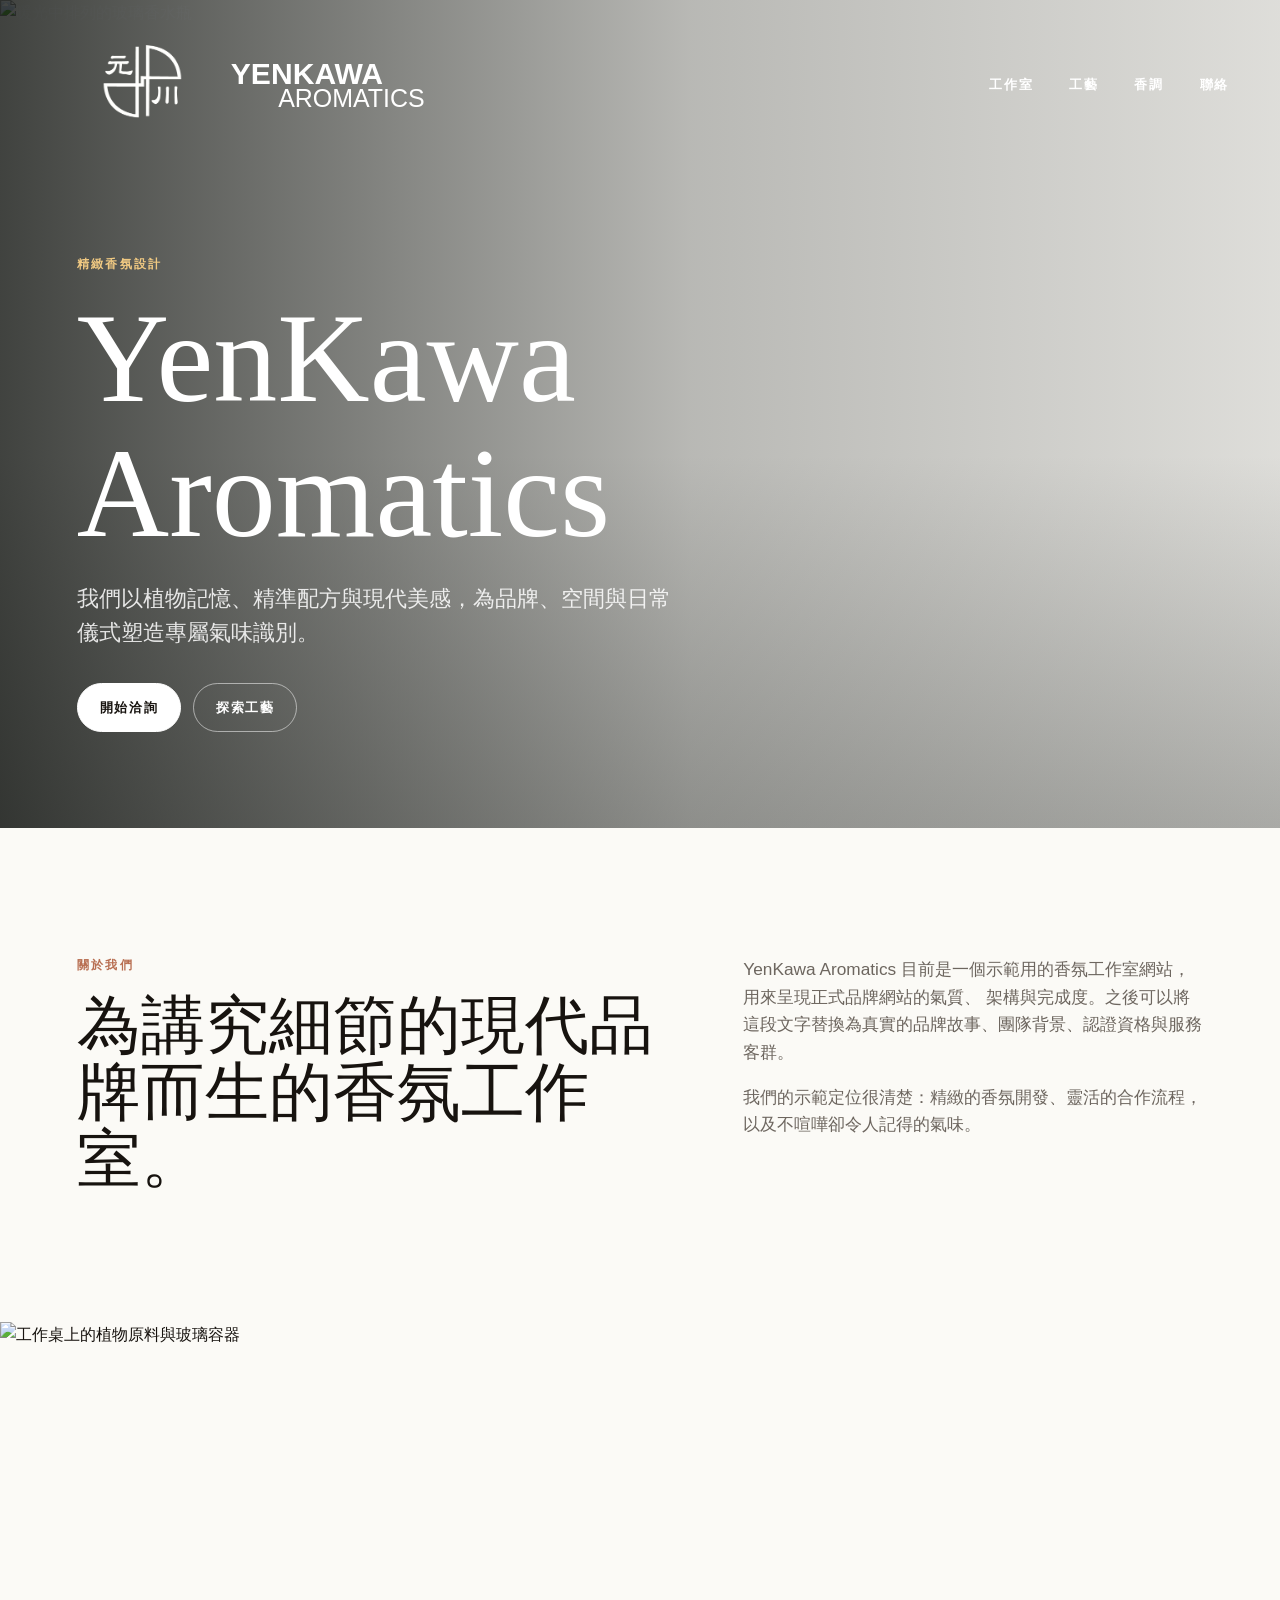
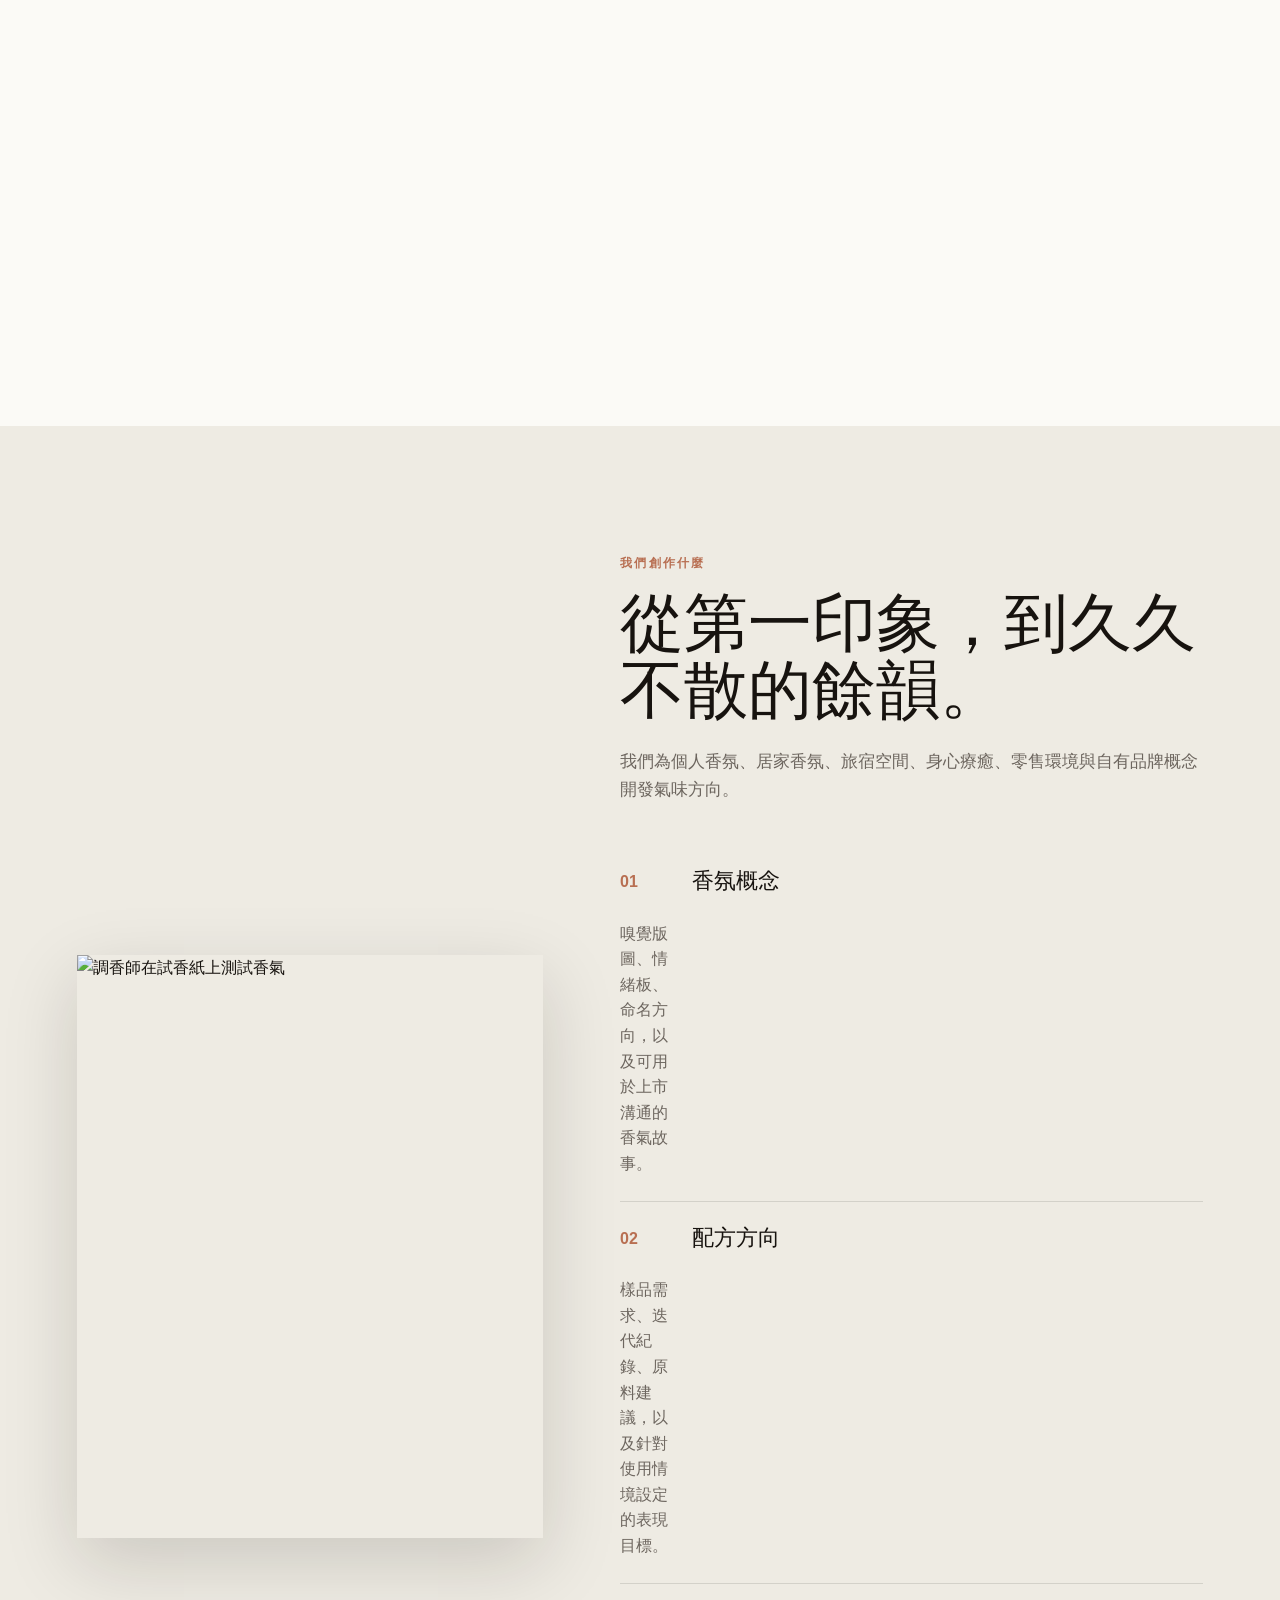
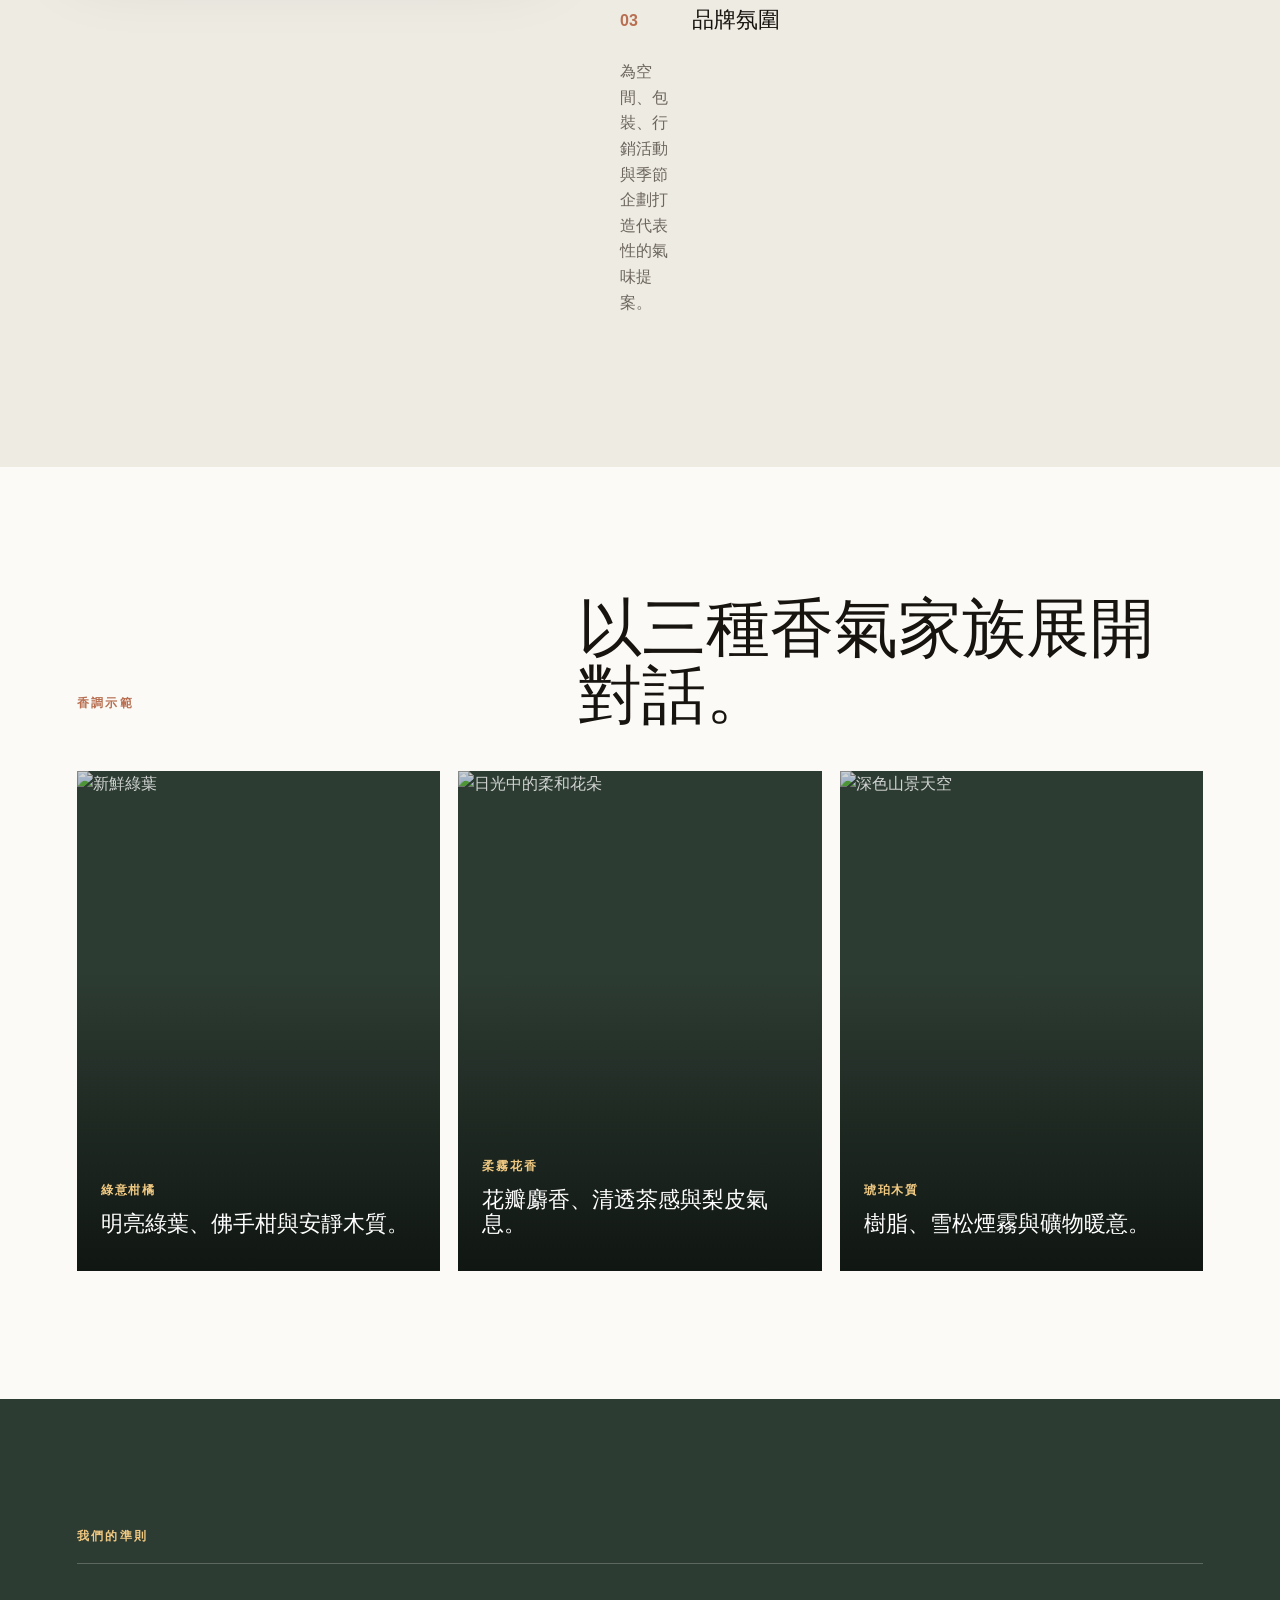
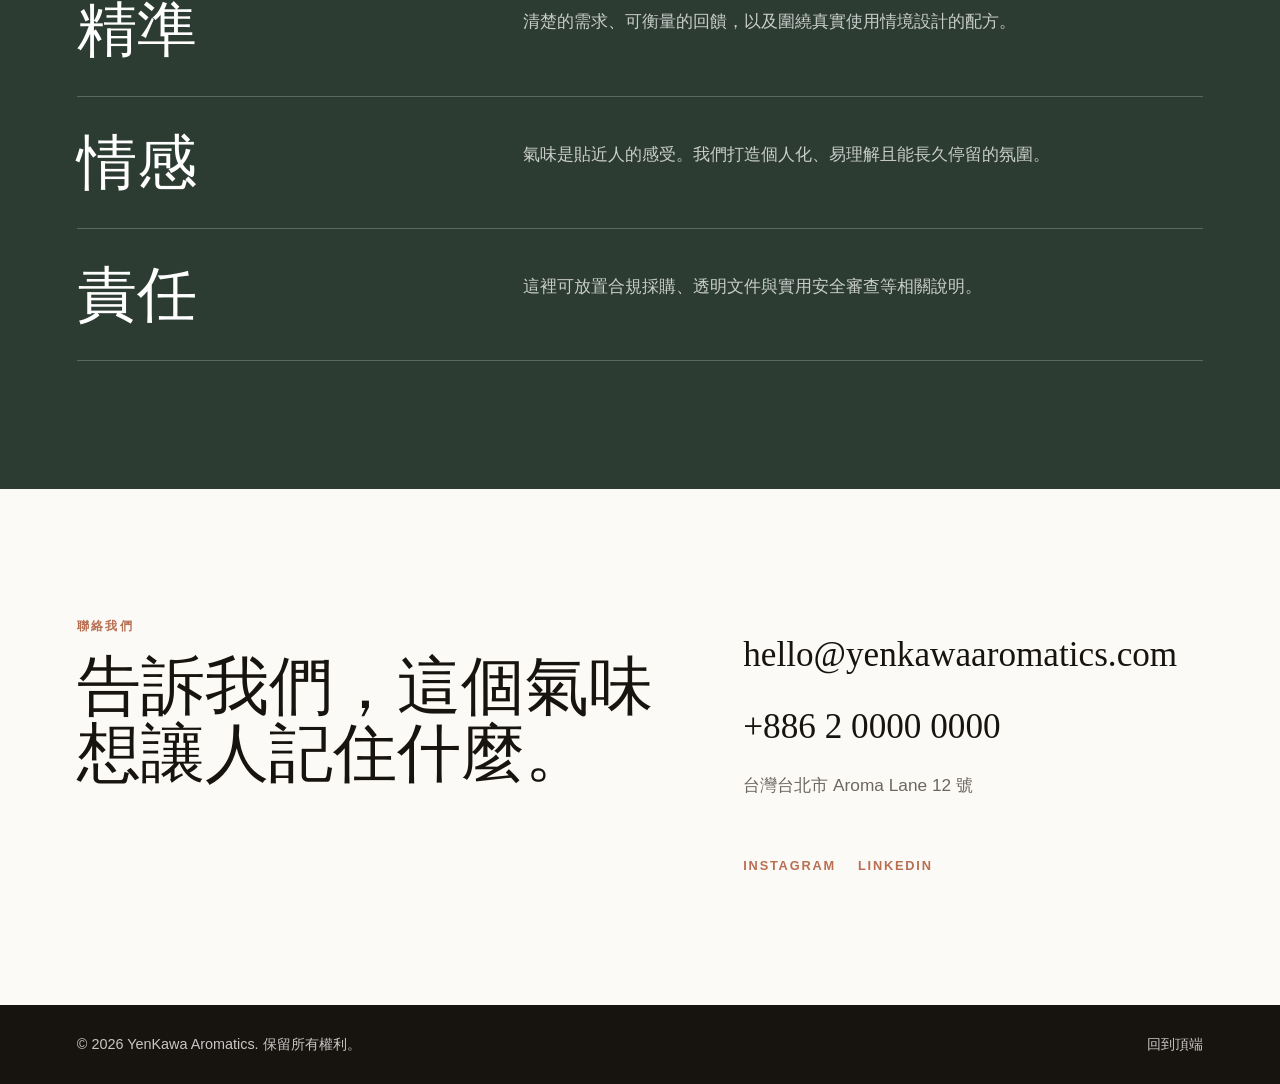
==== commit 29acbeb4: "Bust stylesheet cache for logo update" ====
--- a/index.html
+++ b/index.html
@@ -9,7 +9,7 @@
     >
     <title>YenKawa Aromatics</title>
     <link rel="preconnect" href="https://images.unsplash.com">
-    <link rel="stylesheet" href="styles.css">
+    <link rel="stylesheet" href="styles.css?v=logo-230-gap-3">
   </head>
   <body>
     <header class="site-header" data-header>
--- a/styles.css
+++ b/styles.css
@@ -66,12 +66,12 @@
 }
 
 .brand {
-  gap: 14px;
+  gap: 3px;
   color: var(--white);
 }
 
 .brand-logo {
-  width: clamp(104px, 10vw, 162px);
+  width: clamp(150px, 13.8vw, 230px);
   height: auto;
   flex: 0 0 auto;
 }
@@ -544,11 +544,11 @@
 
 @media (max-width: 560px) {
   .brand {
-    gap: 10px;
+    gap: 3px;
   }
 
   .brand-logo {
-    width: 74px;
+    width: 96px;
   }
 
   .brand-wordmark-top {
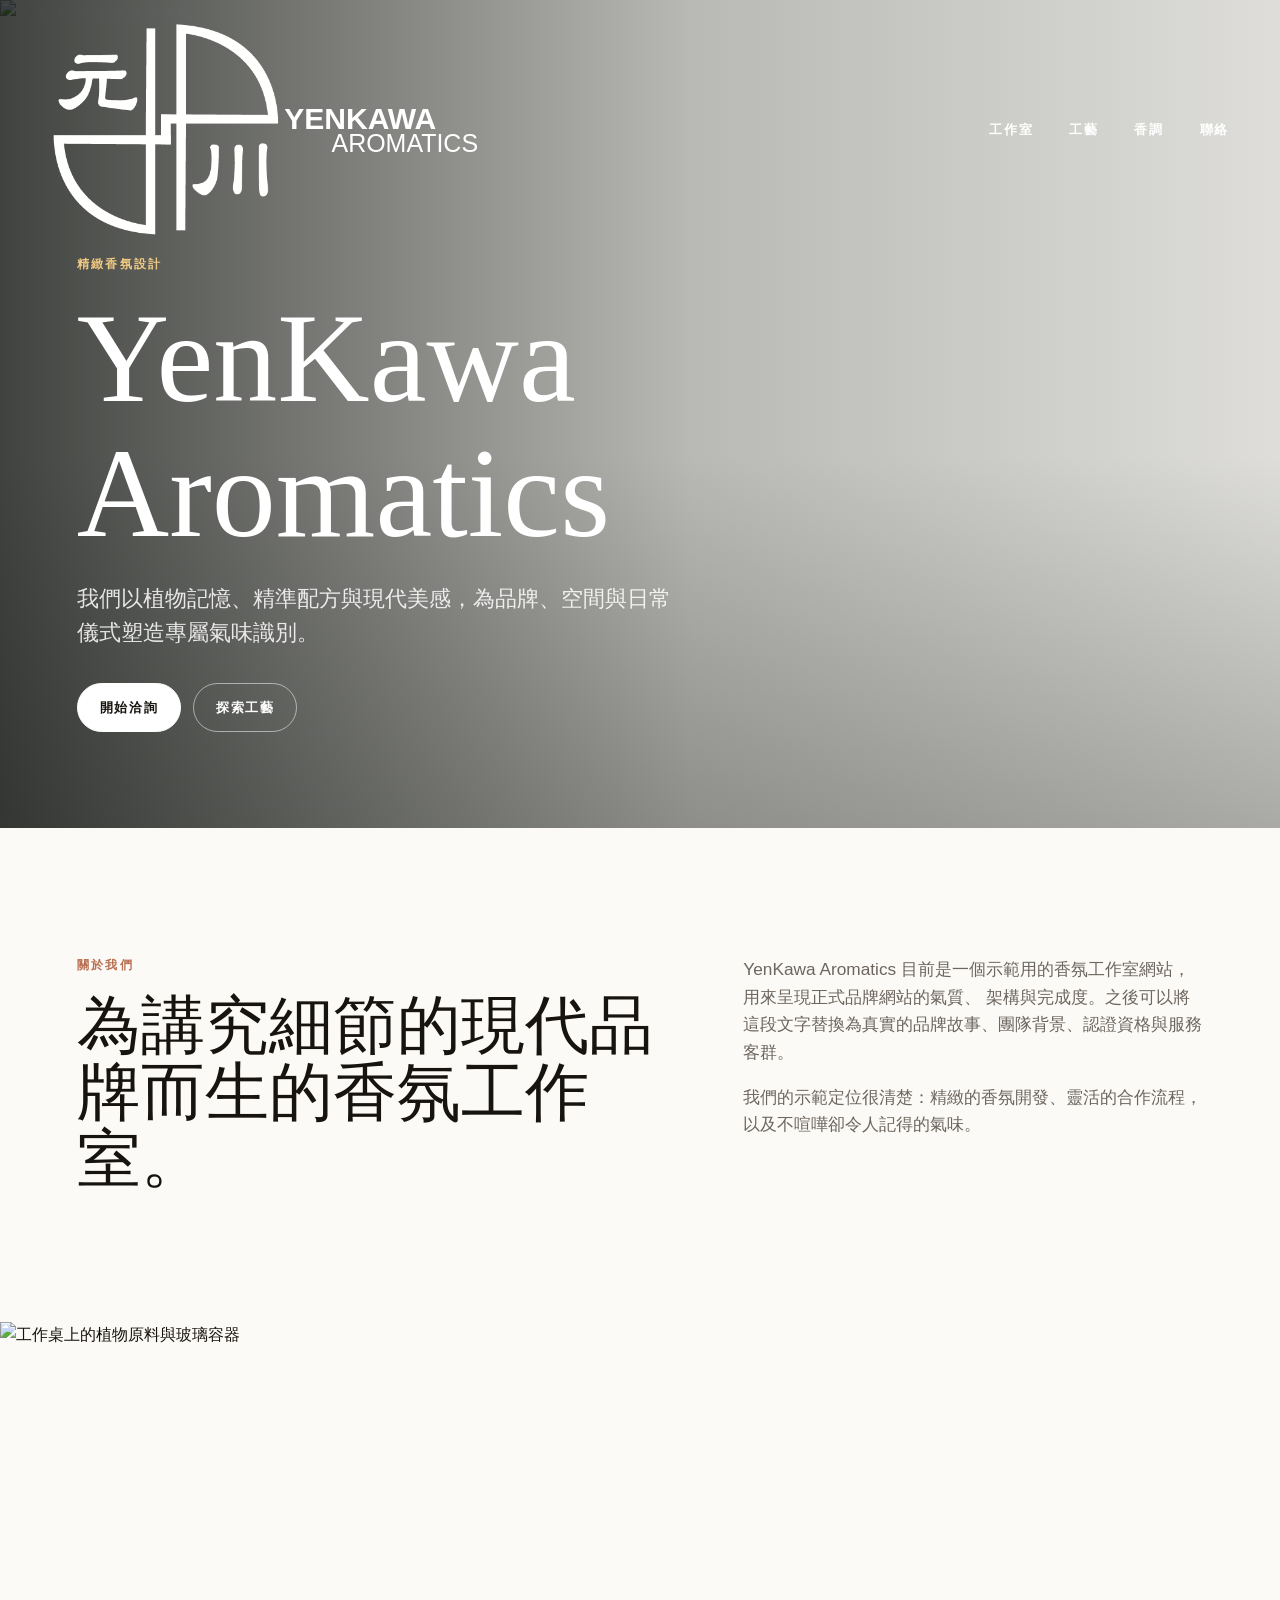
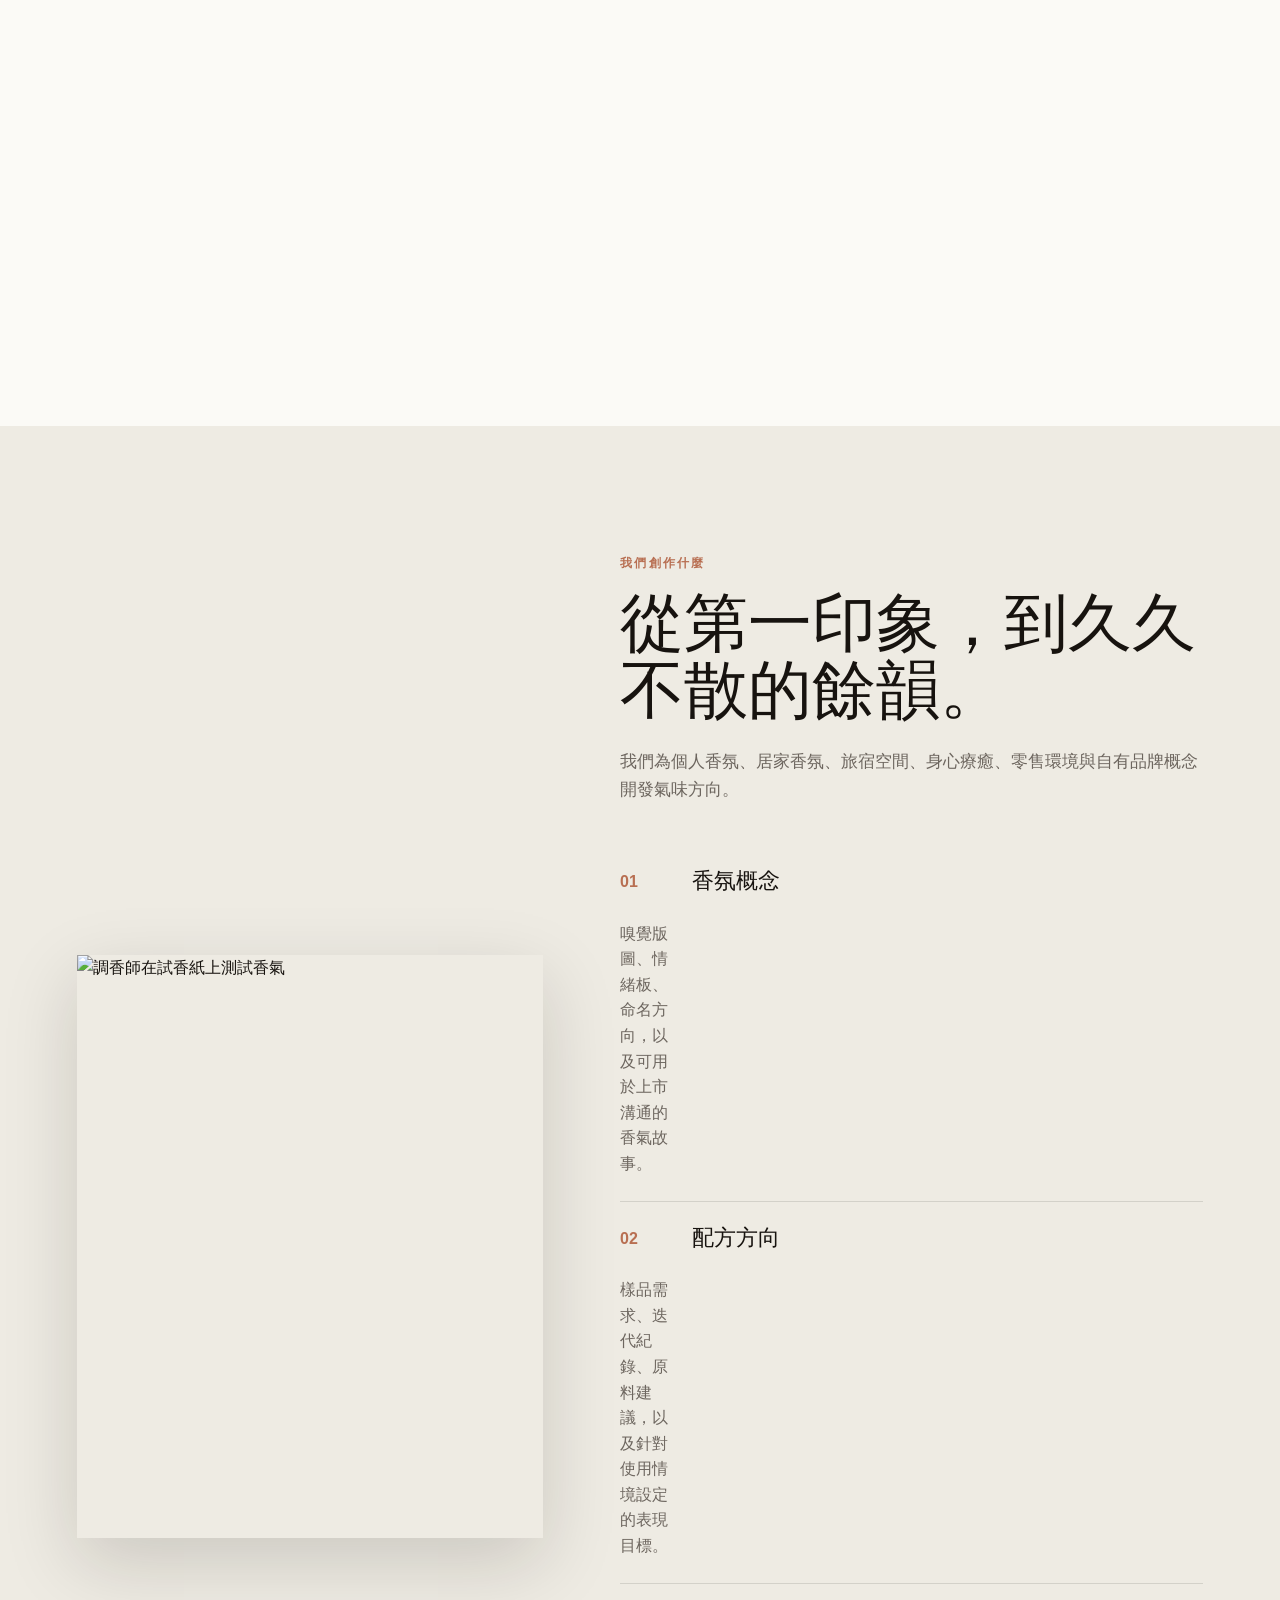
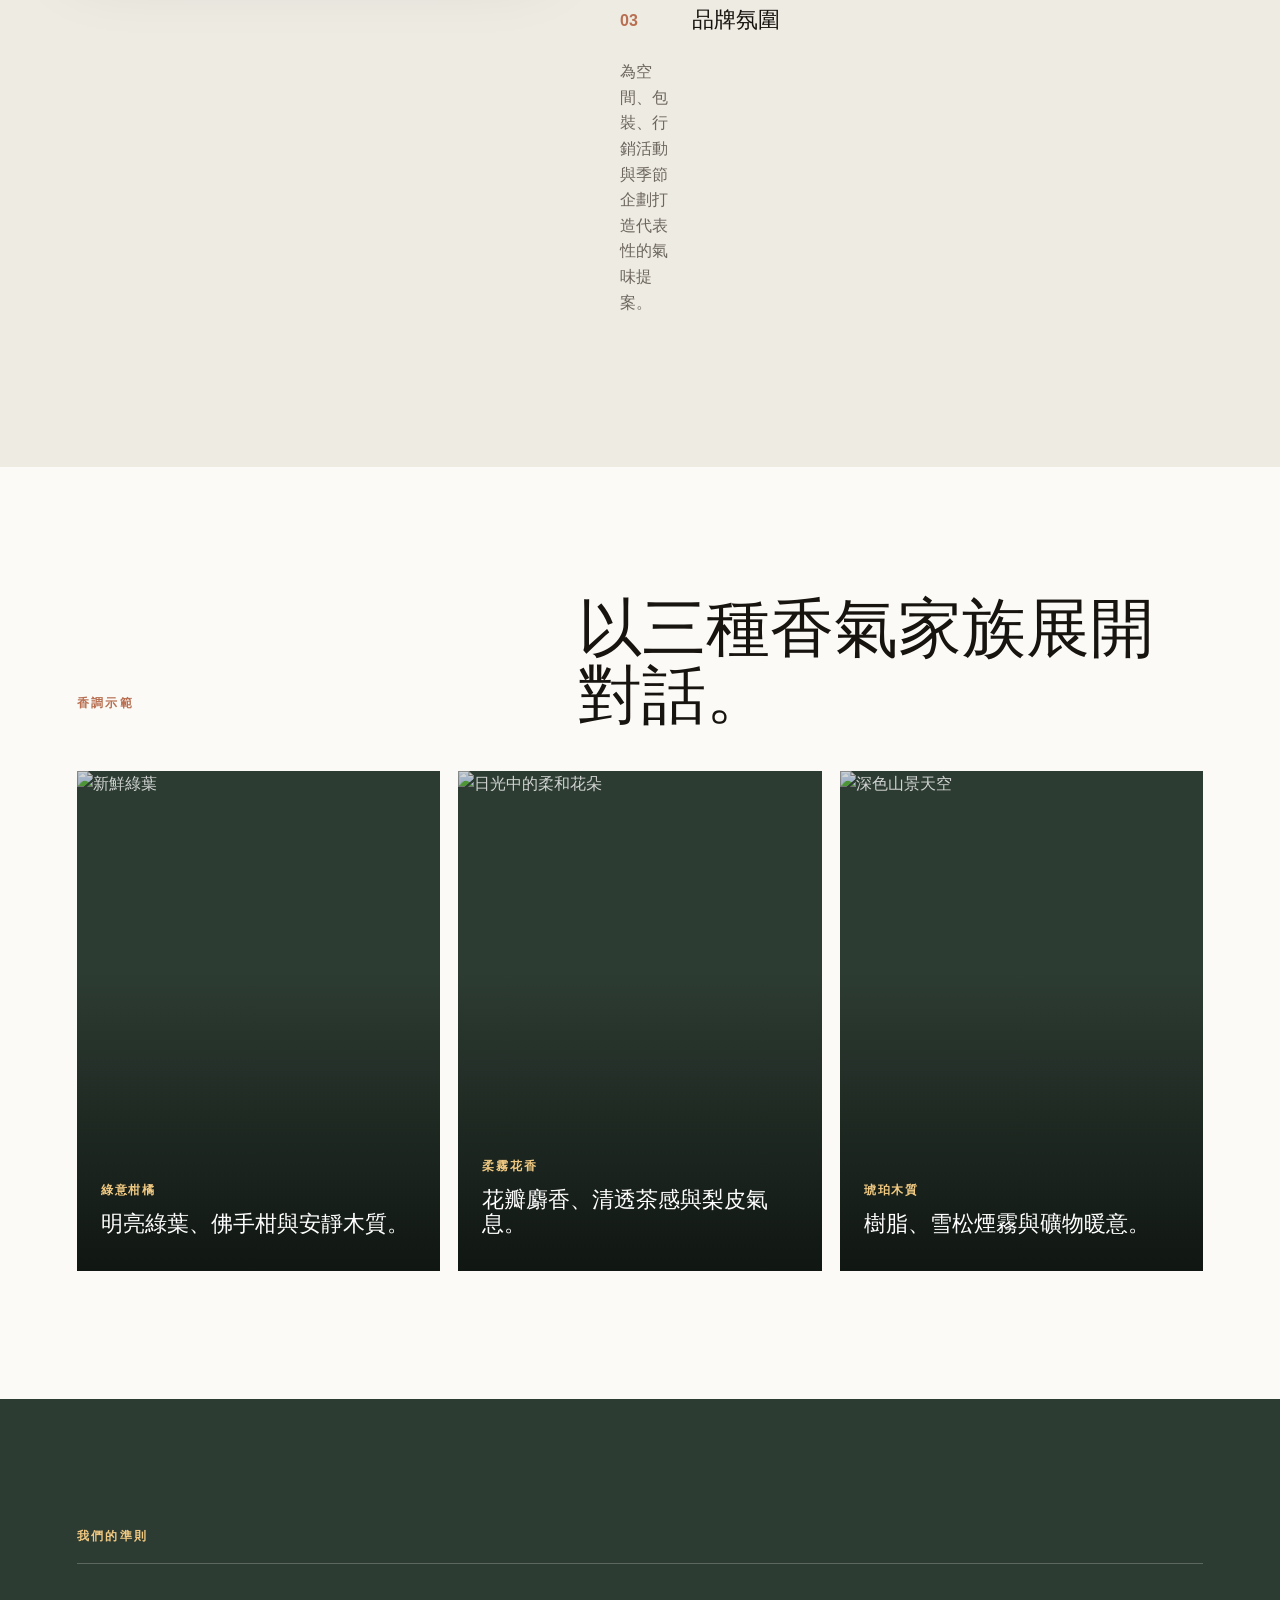
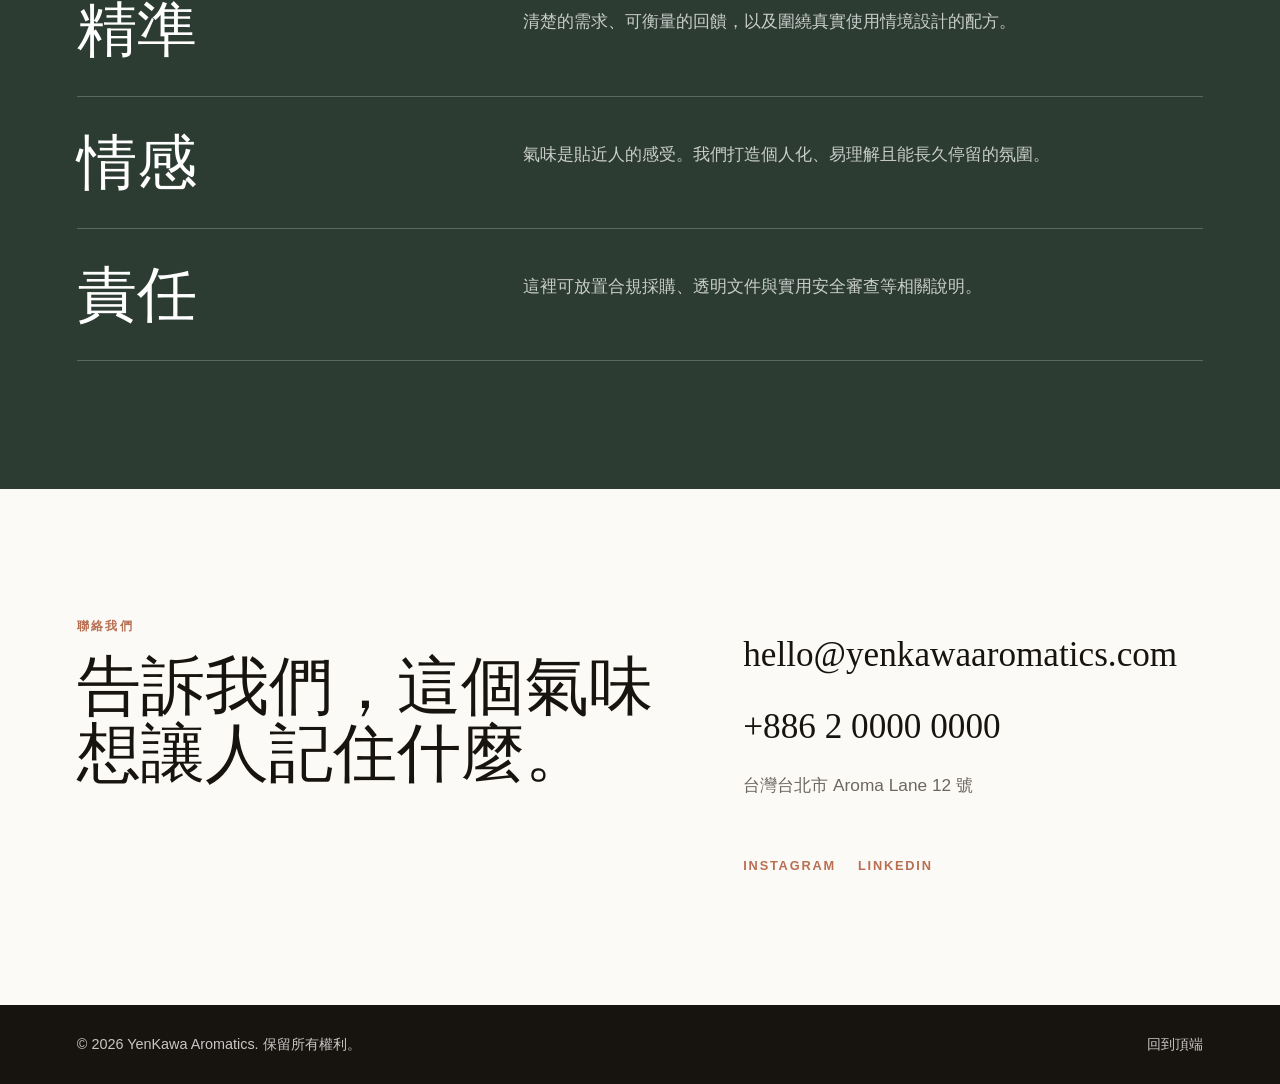
==== commit ddb4da20: "Crop header logo asset" ====
--- a/index.html
+++ b/index.html
@@ -9,12 +9,12 @@
     >
     <title>YenKawa Aromatics</title>
     <link rel="preconnect" href="https://images.unsplash.com">
-    <link rel="stylesheet" href="styles.css?v=logo-230-gap-3">
+    <link rel="stylesheet" href="styles.css?v=logo-cropped-230">
   </head>
   <body>
     <header class="site-header" data-header>
       <a class="brand" href="#top" aria-label="YenKawa Aromatics 首頁">
-        <img class="brand-logo" src="assets/yenkawa-logo-white.png" alt="" aria-hidden="true">
+        <img class="brand-logo" src="assets/yenkawa-logo-white.png?v=cropped-230" alt="" aria-hidden="true">
         <span class="brand-wordmark" aria-hidden="true">
           <span class="brand-wordmark-top">YENKAWA</span>
           <span class="brand-wordmark-bottom">AROMATICS</span>
--- a/styles.css
+++ b/styles.css
@@ -71,7 +71,7 @@
 }
 
 .brand-logo {
-  width: clamp(150px, 13.8vw, 230px);
+  width: 230px;
   height: auto;
   flex: 0 0 auto;
 }
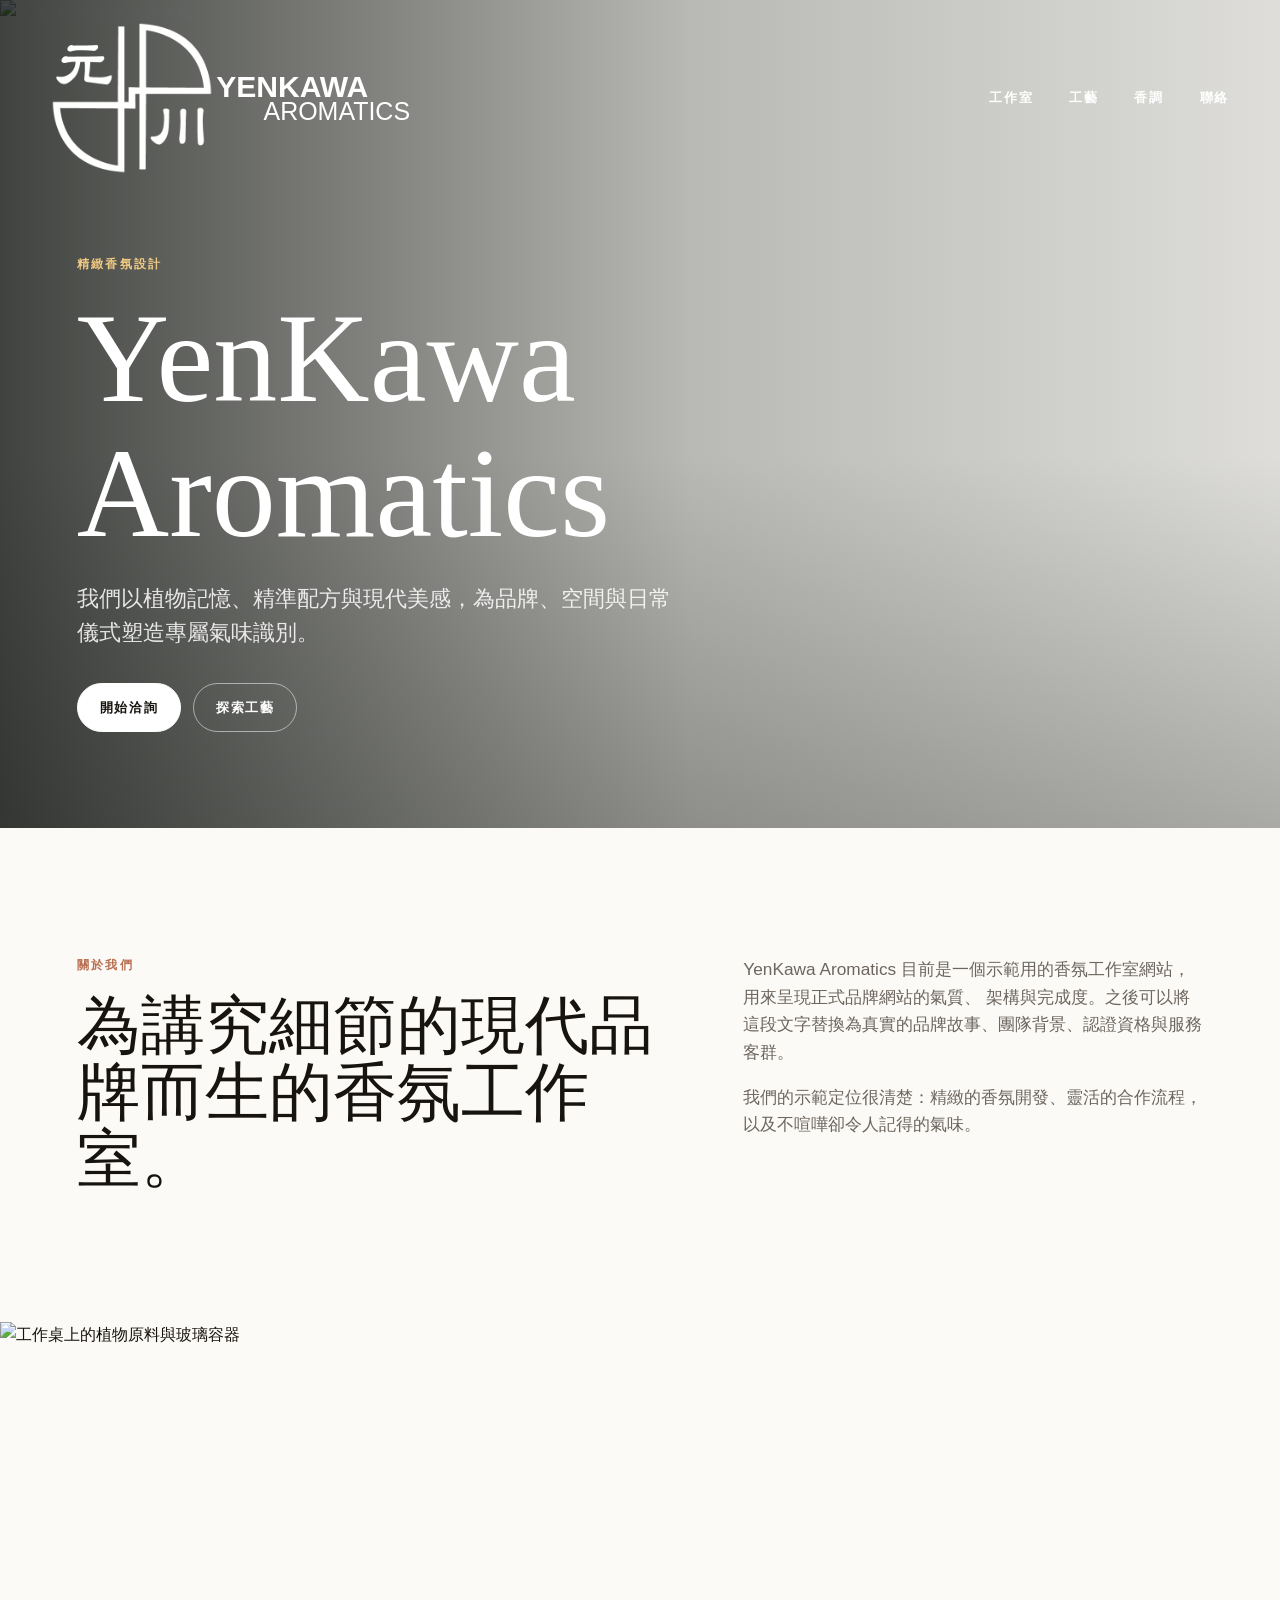
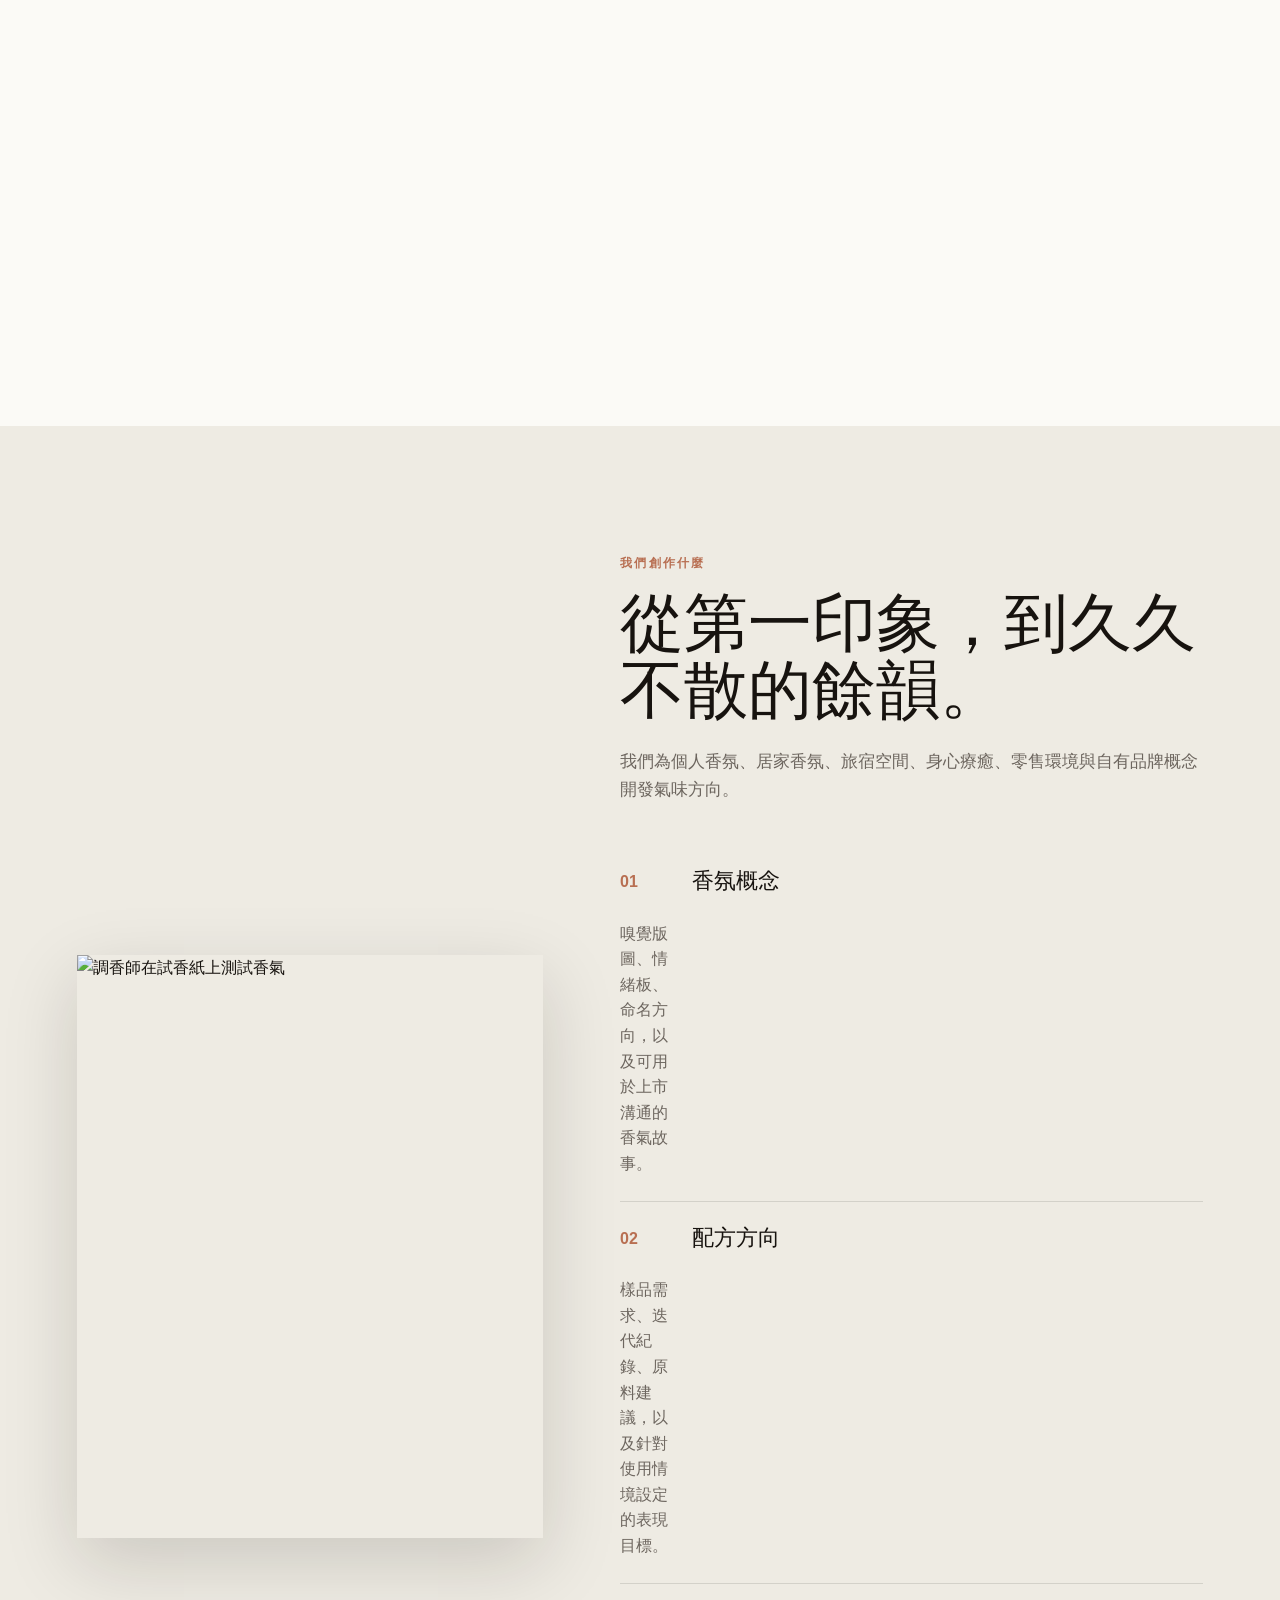
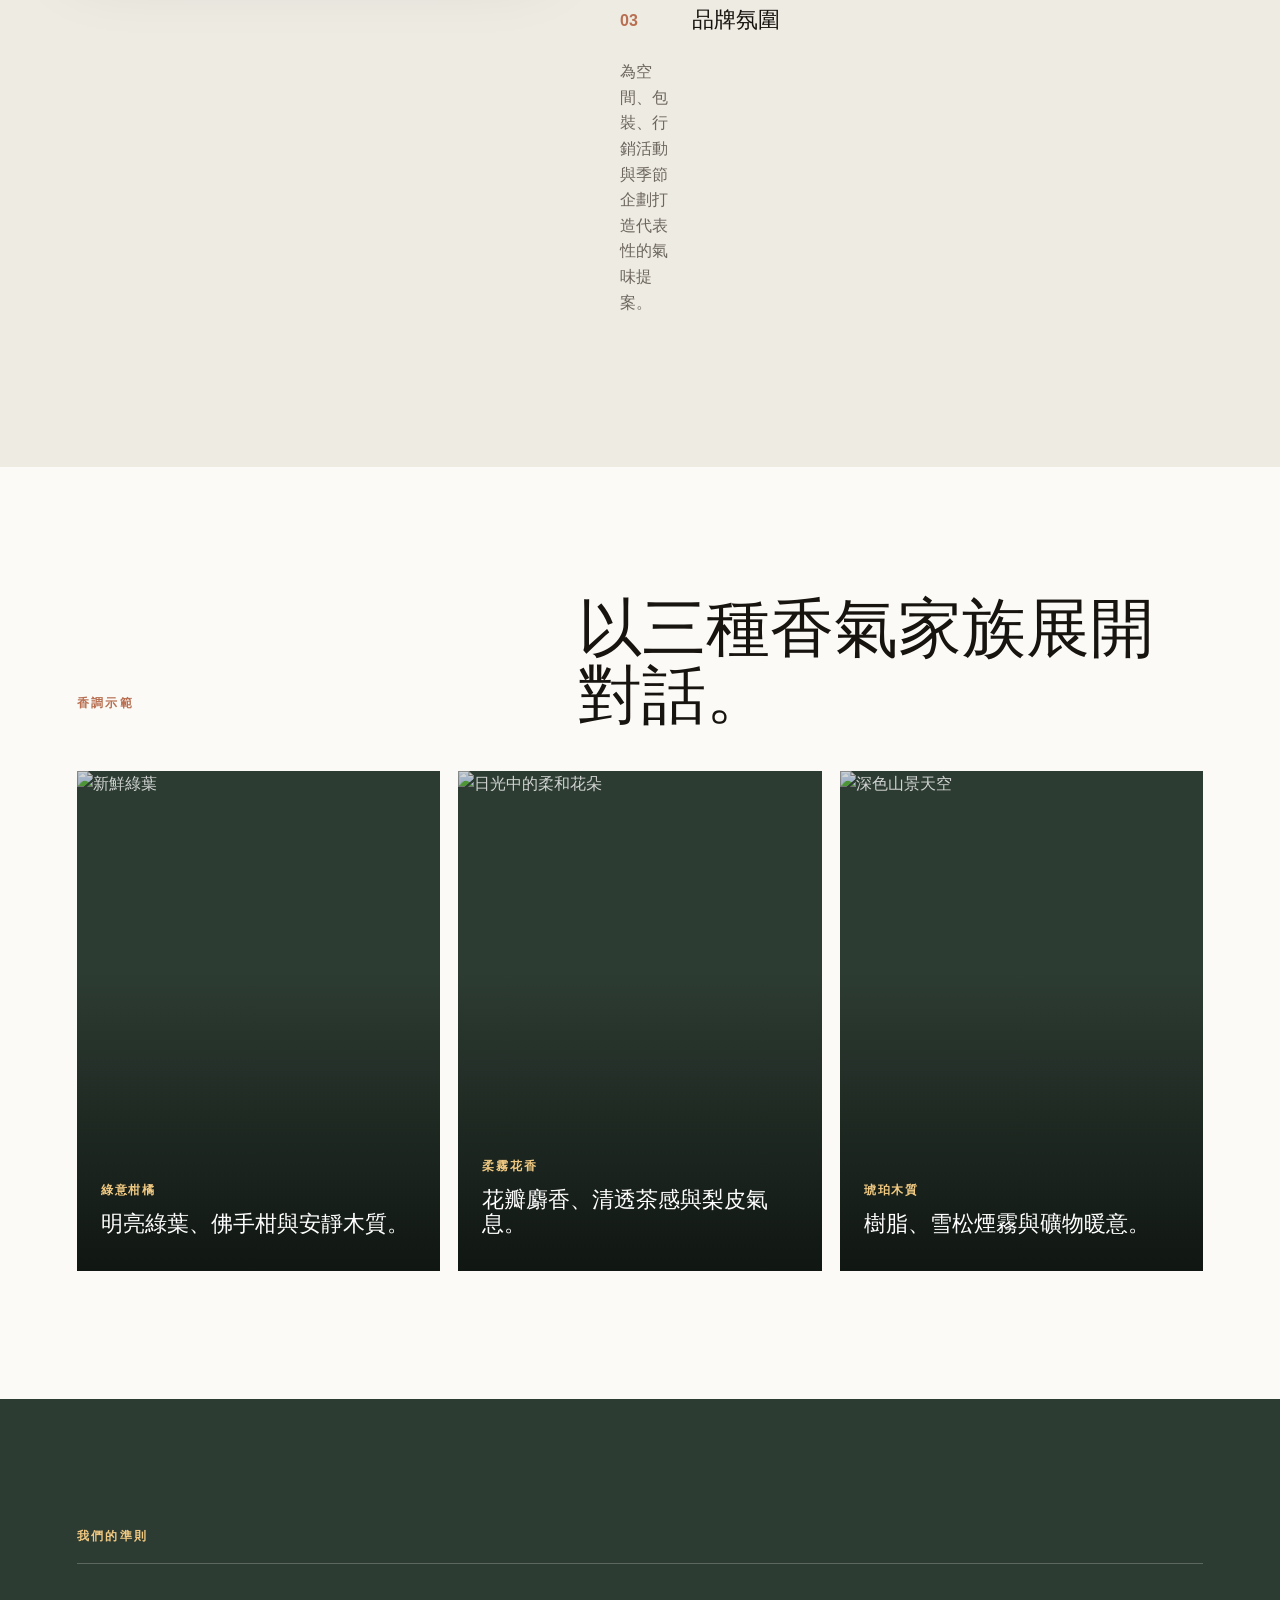
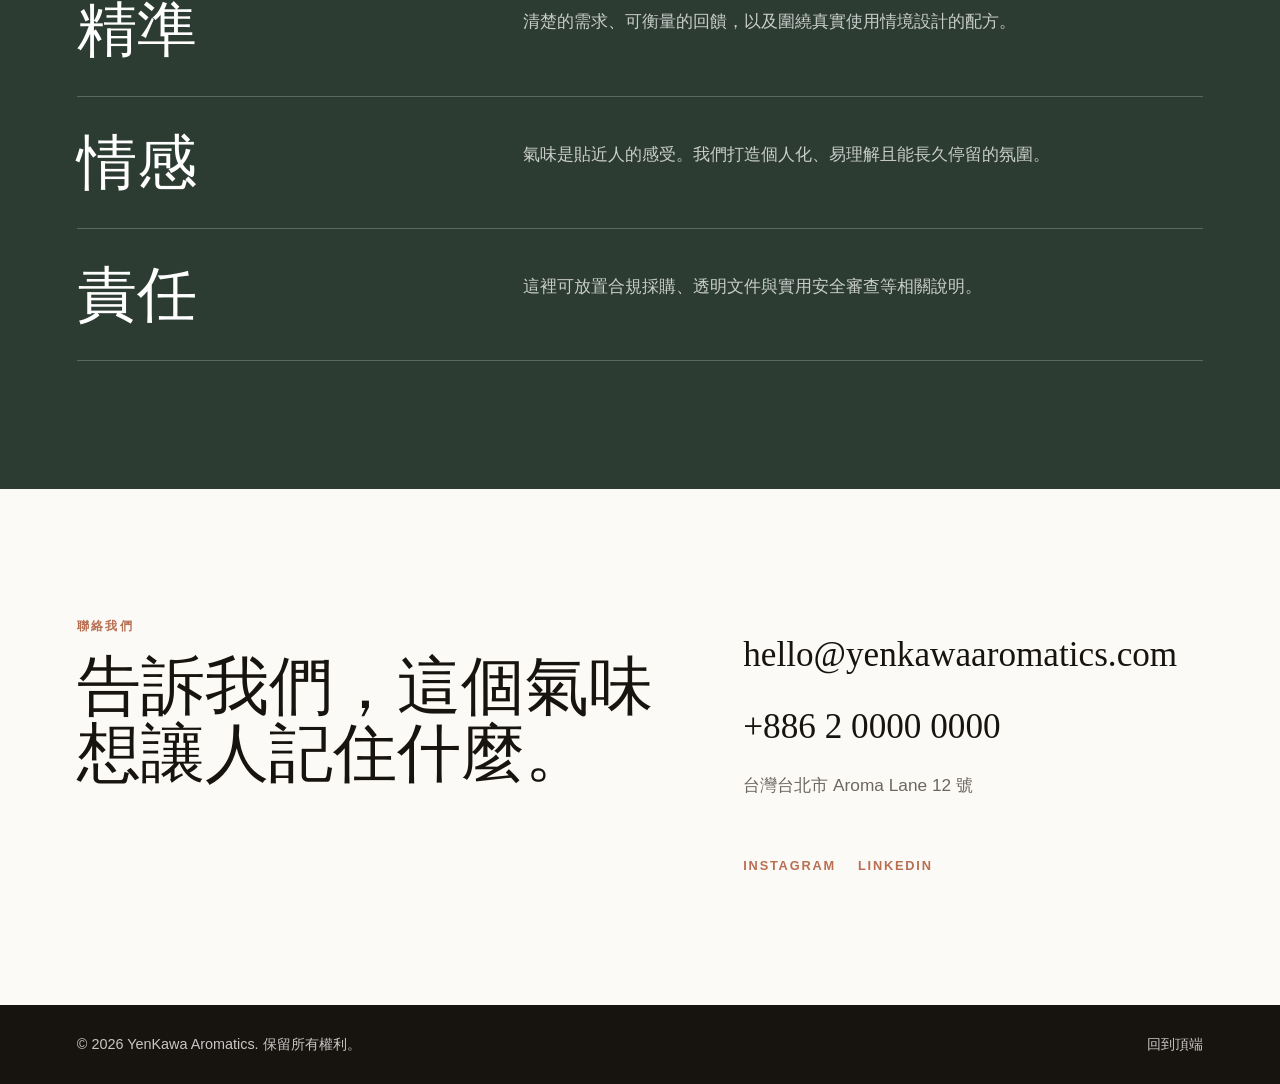
==== commit 7fac0fe8: "Resize header logo to 162px" ====
--- a/index.html
+++ b/index.html
@@ -9,12 +9,12 @@
     >
     <title>YenKawa Aromatics</title>
     <link rel="preconnect" href="https://images.unsplash.com">
-    <link rel="stylesheet" href="styles.css?v=logo-cropped-230">
+    <link rel="stylesheet" href="styles.css?v=logo-cropped-162">
   </head>
   <body>
     <header class="site-header" data-header>
       <a class="brand" href="#top" aria-label="YenKawa Aromatics 首頁">
-        <img class="brand-logo" src="assets/yenkawa-logo-white.png?v=cropped-230" alt="" aria-hidden="true">
+        <img class="brand-logo" src="assets/yenkawa-logo-white.png?v=cropped-162" alt="" aria-hidden="true">
         <span class="brand-wordmark" aria-hidden="true">
           <span class="brand-wordmark-top">YENKAWA</span>
           <span class="brand-wordmark-bottom">AROMATICS</span>
--- a/styles.css
+++ b/styles.css
@@ -71,7 +71,7 @@
 }
 
 .brand-logo {
-  width: 230px;
+  width: 162px;
   height: auto;
   flex: 0 0 auto;
 }
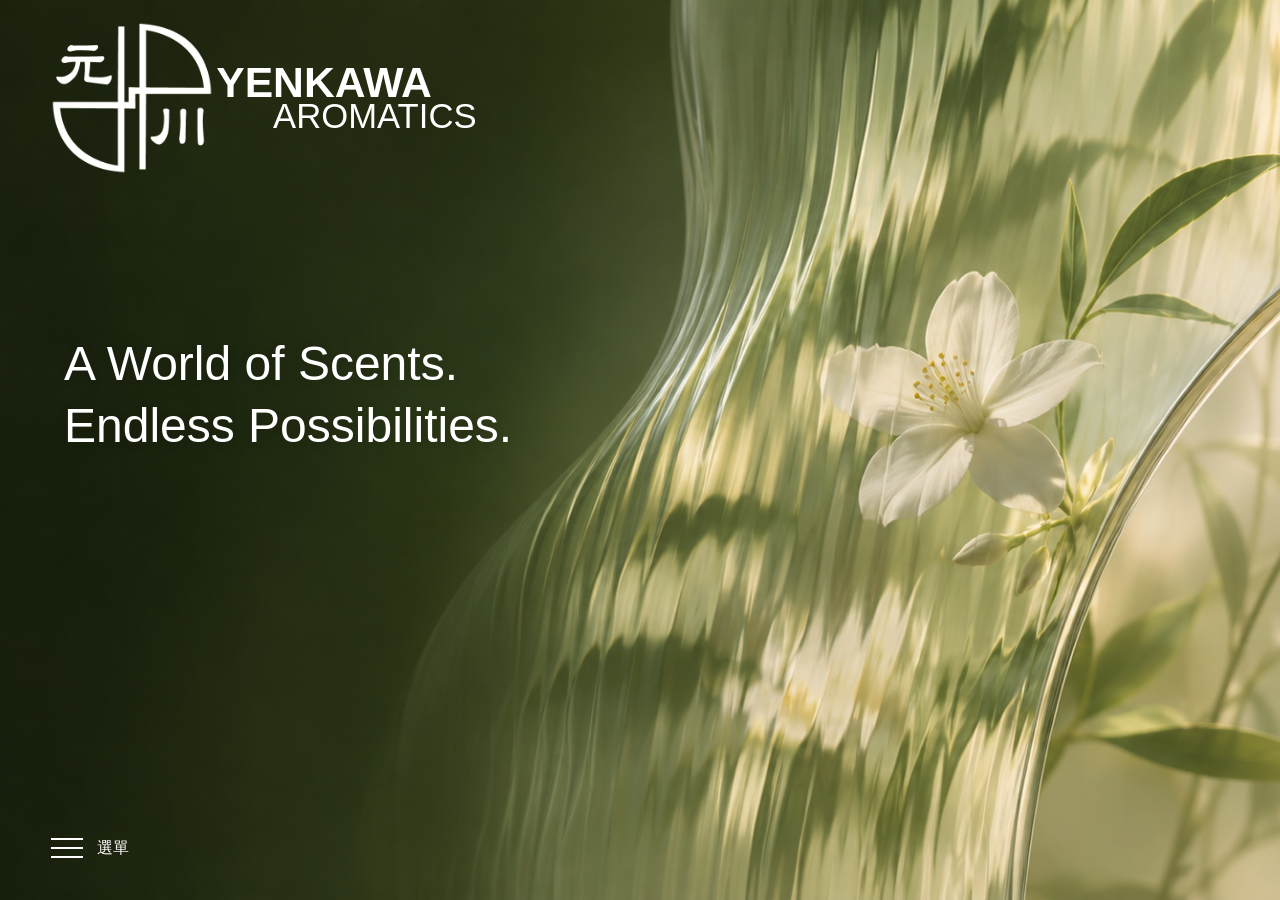
==== commit c53d9912: "Redesign homepage with botanical hero and slide-out navigation" ====
--- a/index.html
+++ b/index.html
@@ -3,191 +3,77 @@
   <head>
     <meta charset="utf-8">
     <meta name="viewport" content="width=device-width, initial-scale=1">
-    <meta
-      name="description"
-      content="YenKawa Aromatics 為現代品牌打造精緻香氛概念、客製化氣味方向與專屬嗅覺識別。"
-    >
+    <meta name="theme-color" content="#34433a">
+    <meta name="description" content="YenKawa Aromatics — A World of Scents. Endless Possibilities. 探索香氣與調香創作的無限可能。">
     <title>YenKawa Aromatics</title>
-    <link rel="preconnect" href="https://images.unsplash.com">
-    <link rel="stylesheet" href="styles.css?v=logo-cropped-162">
+    <link rel="canonical" href="https://yenkawaaromatics.com/">
+    <meta property="og:title" content="YenKawa Aromatics">
+    <meta property="og:description" content="A World of Scents. Endless Possibilities.">
+    <meta property="og:image" content="https://yenkawaaromatics.com/assets/hero-botanicals-b.png">
+    <meta property="og:url" content="https://yenkawaaromatics.com/">
+    <meta property="og:type" content="website">
+    <link rel="preload" as="image" href="assets/hero-botanicals-b.png" fetchpriority="high">
+    <link rel="stylesheet" href="styles.css?v=20261123-b1">
+    <script src="script.js?v=20261123-b1" defer></script>
   </head>
   <body>
-    <header class="site-header" data-header>
-      <a class="brand" href="#top" aria-label="YenKawa Aromatics 首頁">
-        <img class="brand-logo" src="assets/yenkawa-logo-white.png?v=cropped-162" alt="" aria-hidden="true">
+    <header class="site-header">
+      <a class="brand" href="./" aria-label="YenKawa Aromatics 首頁">
+        <img class="brand-logo" src="assets/yenkawa-logo-white.png" width="380" height="356" alt="" aria-hidden="true">
         <span class="brand-wordmark" aria-hidden="true">
-          <span class="brand-wordmark-top">YENKAWA</span>
+          <span class="brand-wordmark-prefix">YE</span><span class="brand-wordmark-rest">NKAWA</span>
           <span class="brand-wordmark-bottom">AROMATICS</span>
         </span>
       </a>
-
-      <button class="nav-toggle" type="button" aria-label="開啟導覽選單" aria-expanded="false" data-nav-toggle>
-        <span></span>
-        <span></span>
-      </button>
-
-      <nav class="site-nav" data-nav>
-        <a href="#studio">工作室</a>
-        <a href="#craft">工藝</a>
-        <a href="#collections">香調</a>
-        <a href="#contact">聯絡</a>
-      </nav>
     </header>
 
     <main id="top">
-      <section class="hero" aria-label="YenKawa Aromatics 品牌介紹">
-        <img
-          class="hero-image"
-          src="https://images.unsplash.com/photo-1615634260167-c8cdede054de?auto=format&fit=crop&w=2200&q=82"
-          alt="暖光中排列的玻璃香水瓶"
-        >
-        <div class="hero-overlay"></div>
+      <section class="hero" aria-labelledby="hero-heading">
+        <img class="hero-image" src="assets/hero-botanicals-b.png" width="1672" height="941" alt="透光玻璃間的白色花朵與植物光影" fetchpriority="high" decoding="async">
+        <div class="hero-shade" aria-hidden="true"></div>
         <div class="hero-content">
-          <p class="eyebrow">精緻香氛設計</p>
-          <h1>YenKawa Aromatics</h1>
-          <p>
-            我們以植物記憶、精準配方與現代美感，為品牌、空間與日常儀式塑造專屬氣味識別。
-          </p>
-          <div class="hero-actions">
-            <a class="button primary" href="#contact">開始洽詢</a>
-            <a class="button secondary" href="#craft">探索工藝</a>
-          </div>
-        </div>
-      </section>
-
-      <section class="intro-grid section-pad" id="studio">
-        <div>
-          <p class="eyebrow">關於我們</p>
-          <h2>為講究細節的現代品牌而生的香氛工作室。</h2>
-        </div>
-        <div class="intro-copy">
-          <p>
-            YenKawa Aromatics 目前是一個示範用的香氛工作室網站，用來呈現正式品牌網站的氣質、
-            架構與完成度。之後可以將這段文字替換為真實的品牌故事、團隊背景、認證資格與服務客群。
-          </p>
-          <p>
-            我們的示範定位很清楚：精緻的香氛開發、靈活的合作流程，以及不喧嘩卻令人記得的氣味。
-          </p>
-        </div>
-      </section>
-
-      <section class="image-band" aria-label="香氛原料準備">
-        <img
-          src="https://images.unsplash.com/photo-1595425970377-c9703cf48b6d?auto=format&fit=crop&w=2200&q=82"
-          alt="工作桌上的植物原料與玻璃容器"
-        >
-      </section>
-
-      <section class="split section-pad" id="craft">
-        <div class="split-media">
-          <img
-            src="https://images.unsplash.com/photo-1592945403244-b3fbafd7f539?auto=format&fit=crop&w=1400&q=82"
-            alt="調香師在試香紙上測試香氣"
-          >
-        </div>
-        <div class="split-content">
-          <p class="eyebrow">我們創作什麼</p>
-          <h2>從第一印象，到久久不散的餘韻。</h2>
-          <p>
-            我們為個人香氛、居家香氛、旅宿空間、身心療癒、零售環境與自有品牌概念開發氣味方向。
-          </p>
-          <div class="service-list">
-            <article>
-              <span>01</span>
-              <h3>香氛概念</h3>
-              <p>嗅覺版圖、情緒板、命名方向，以及可用於上市溝通的香氣故事。</p>
-            </article>
-            <article>
-              <span>02</span>
-              <h3>配方方向</h3>
-              <p>樣品需求、迭代紀錄、原料建議，以及針對使用情境設定的表現目標。</p>
-            </article>
-            <article>
-              <span>03</span>
-              <h3>品牌氛圍</h3>
-              <p>為空間、包裝、行銷活動與季節企劃打造代表性的氣味提案。</p>
-            </article>
-          </div>
-        </div>
-      </section>
-
-      <section class="collections section-pad" id="collections">
-        <div class="section-heading">
-          <p class="eyebrow">香調示範</p>
-          <h2>以三種香氣家族展開對話。</h2>
-        </div>
-        <div class="collection-grid">
-          <article class="collection-card">
-            <img
-              src="https://images.unsplash.com/photo-1501004318641-b39e6451bec6?auto=format&fit=crop&w=900&q=80"
-              alt="新鮮綠葉"
-            >
-            <div>
-              <p>綠意柑橘</p>
-              <h3>明亮綠葉、佛手柑與安靜木質。</h3>
-            </div>
-          </article>
-          <article class="collection-card">
-            <img
-              src="https://images.unsplash.com/photo-1608571423902-eed4a5ad8108?auto=format&fit=crop&w=900&q=80"
-              alt="日光中的柔和花朵"
-            >
-            <div>
-              <p>柔霧花香</p>
-              <h3>花瓣麝香、清透茶感與梨皮氣息。</h3>
-            </div>
-          </article>
-          <article class="collection-card">
-            <img
-              src="https://images.unsplash.com/photo-1519681393784-d120267933ba?auto=format&fit=crop&w=900&q=80"
-              alt="深色山景天空"
-            >
-            <div>
-              <p>琥珀木質</p>
-              <h3>樹脂、雪松煙霧與礦物暖意。</h3>
-            </div>
-          </article>
-        </div>
-      </section>
-
-      <section class="values section-pad">
-        <p class="eyebrow">我們的準則</p>
-        <div class="value-row">
-          <h2>精準</h2>
-          <p>清楚的需求、可衡量的回饋，以及圍繞真實使用情境設計的配方。</p>
-        </div>
-        <div class="value-row">
-          <h2>情感</h2>
-          <p>氣味是貼近人的感受。我們打造個人化、易理解且能長久停留的氛圍。</p>
-        </div>
-        <div class="value-row">
-          <h2>責任</h2>
-          <p>這裡可放置合規採購、透明文件與實用安全審查等相關說明。</p>
-        </div>
-      </section>
-
-      <section class="contact section-pad" id="contact">
-        <div>
-          <p class="eyebrow">聯絡我們</p>
-          <h2>告訴我們，這個氣味想讓人記住什麼。</h2>
-        </div>
-        <div class="contact-panel">
-          <a href="mailto:hello@yenkawaaromatics.com">hello@yenkawaaromatics.com</a>
-          <a href="tel:+886200000000">+886 2 0000 0000</a>
-          <p>台灣台北市 Aroma Lane 12 號</p>
-          <div class="socials">
-            <a href="#" aria-label="Instagram">Instagram</a>
-            <a href="#" aria-label="LinkedIn">LinkedIn</a>
-          </div>
+          <h1 id="hero-heading" lang="en"><span>A World of Scents.</span><span>Endless Possibilities.</span></h1>
         </div>
       </section>
     </main>
 
-    <footer class="site-footer">
-      <p>&copy; <span data-year></span> YenKawa Aromatics. 保留所有權利。</p>
-      <a href="#top">回到頂端</a>
-    </footer>
+    <button class="menu-toggle" type="button" data-menu-open aria-label="開啟導覽選單" aria-controls="site-menu" aria-expanded="false" aria-haspopup="dialog" hidden>
+      <span class="menu-icon" aria-hidden="true"><span></span><span></span><span></span></span>
+      <span>選單</span>
+    </button>
 
-    <script src="script.js"></script>
+    <dialog class="menu-dialog" id="site-menu" aria-labelledby="menu-heading">
+      <div class="menu-panel">
+        <nav class="site-nav" aria-labelledby="menu-heading">
+          <h2 class="visually-hidden" id="menu-heading">主要選單</h2>
+          <a href="studio.html#studio">工作室</a>
+          <a href="studio.html#craft">工藝</a>
+          <a href="studio.html#collections">香調</a>
+          <a href="studio.html#contact">聯絡</a>
+        </nav>
+      </div>
+      <div class="site-header menu-header">
+        <a class="brand" href="./" aria-label="YenKawa Aromatics 首頁">
+          <img class="brand-logo" src="assets/yenkawa-logo-white.png" width="380" height="356" alt="" aria-hidden="true">
+          <span class="brand-wordmark" aria-hidden="true">
+            <span class="brand-wordmark-prefix">YE</span><span class="brand-wordmark-rest">NKAWA</span>
+            <span class="brand-wordmark-bottom">AROMATICS</span>
+          </span>
+        </a>
+      </div>
+      <button class="menu-toggle menu-close" type="button" data-menu-close aria-label="關閉導覽選單" autofocus>
+        <span class="menu-icon" aria-hidden="true"><span></span><span></span><span></span></span>
+        <span>關閉</span>
+      </button>
+    </dialog>
+
+    <noscript>
+      <nav class="fallback-nav" aria-label="主要選單">
+        <a href="studio.html#studio">工作室</a>
+        <a href="studio.html#craft">工藝</a>
+        <a href="studio.html#collections">香調</a>
+        <a href="studio.html#contact">聯絡</a>
+      </nav>
+    </noscript>
   </body>
-</html>
+</html>
--- a/styles.css
+++ b/styles.css
@@ -1,578 +1,238 @@
 :root {
-  --ink: #17130f;
-  --muted: #6d665f;
-  --paper: #fbfaf6;
-  --linen: #eeebe3;
-  --sage: #6f7c65;
-  --moss: #2d3c33;
-  --clay: #b86f52;
-  --gold: #b99a5c;
-  --white: #ffffff;
-  --shadow: 0 24px 70px rgba(23, 19, 15, 0.16);
-}
-
-* {
-  box-sizing: border-box;
-}
-
-html {
-  scroll-behavior: smooth;
-}
-
+  color-scheme: dark;
+  --white: #fff;
+  --drawer-color: #34433a;
+  --edge: clamp(18px, 4vw, 56px);
+  --header-top: 22px;
+  --logo-width: 162px;
+  --wordmark-size: 2.6666667rem;
+  --drawer-width: clamp(34rem, 33.5vw, 38rem);
+  --menu-bottom: max(28px, env(safe-area-inset-bottom, 0px) + 20px);
+  --drawer-duration: 300ms;
+}
+
+* { box-sizing: border-box; }
+html { background: #293522; }
+html:has(.menu-dialog[open]) { overflow: hidden; }
 body {
   margin: 0;
-  color: var(--ink);
-  background: var(--paper);
-  font-family: "Segoe UI", Arial, sans-serif;
-  line-height: 1.6;
-}
-
-img {
-  display: block;
-  width: 100%;
-}
-
-a {
-  color: inherit;
-  text-decoration: none;
-}
+  color: var(--white);
+  background: #293522;
+  font-family: Verdana, Geneva, sans-serif;
+  overflow-x: hidden;
+}
+button, a { -webkit-tap-highlight-color: transparent; }
+button { font: inherit; }
+a { color: inherit; text-decoration: none; }
+button[hidden] { display: none; }
+:focus-visible { outline: 2px solid var(--white); outline-offset: 7px; }
 
 .site-header {
-  position: fixed;
-  top: 0;
-  left: 0;
-  z-index: 20;
-  display: flex;
+  position: absolute;
+  z-index: 2;
+  top: var(--header-top);
+  left: var(--edge);
+}
+.brand {
+  display: inline-flex;
   align-items: center;
-  justify-content: space-between;
-  width: 100%;
-  padding: 22px clamp(18px, 4vw, 56px);
-  color: var(--white);
-  transition: background 180ms ease, color 180ms ease, box-shadow 180ms ease;
-}
-
-.site-header.is-scrolled,
-.site-header.is-open {
-  color: var(--ink);
-  background: rgba(251, 250, 246, 0.92);
-  box-shadow: 0 8px 30px rgba(23, 19, 15, 0.08);
-  backdrop-filter: blur(18px);
-}
-
-.brand,
-.site-nav {
-  display: flex;
-  align-items: center;
-}
-
-.brand {
   gap: 3px;
   color: var(--white);
 }
-
-.brand-logo {
-  width: 162px;
-  height: auto;
-  flex: 0 0 auto;
-}
-
+.brand-logo { display: block; width: var(--logo-width); height: auto; flex: 0 0 auto; }
 .brand-wordmark {
   display: grid;
+  grid-template-columns: max-content max-content;
   align-content: center;
-  color: var(--white);
+  column-gap: 0;
+  row-gap: 0;
   font-family: Verdana, Geneva, sans-serif;
-  line-height: 0.9;
+  font-size: var(--wordmark-size);
+  line-height: .9;
   letter-spacing: 0;
-  text-transform: uppercase;
   white-space: nowrap;
 }
-
-.brand-wordmark-top {
-  display: block;
-  font-size: clamp(22px, 2.35vw, 34px);
-  font-weight: 700;
-}
-
+.brand-wordmark-prefix, .brand-wordmark-rest { grid-row: 1; font-weight: 700; }
+.brand-wordmark-prefix { grid-column: 1; }
+.brand-wordmark-rest { grid-column: 2; }
 .brand-wordmark-bottom {
-  display: block;
-  margin-left: clamp(32px, 3.7vw, 52px);
-  font-size: clamp(18px, 1.95vw, 28px);
+  grid-column: 2;
+  grid-row: 2;
+  font-size: .8125em;
   font-weight: 400;
 }
 
+.hero {
+  position: relative;
+  isolation: isolate;
+  height: 100vh;
+  height: 100svh;
+  min-height: 32rem;
+}
+.hero-image, .hero-shade { position: absolute; inset: 0; width: 100%; height: 100%; }
+.hero-image { z-index: -2; display: block; object-fit: cover; object-position: left center; }
+.hero-shade {
+  z-index: -1;
+  pointer-events: none;
+  background: linear-gradient(90deg, rgba(12, 24, 14, .08), transparent 55%);
+}
+.hero-content {
+  position: absolute;
+  left: clamp(20px, 5vw, 84px);
+  top: 37%;
+  max-width: calc(100% - 40px);
+  transition: opacity 180ms ease, transform 180ms ease;
+}
+h1 {
+  margin: 0;
+  font-family: Verdana, Geneva, sans-serif;
+  font-size: 3rem;
+  font-weight: 400;
+  line-height: 1.3;
+  letter-spacing: 0;
+  text-shadow: 0 1px 10px rgba(12, 22, 14, .12);
+}
+h1 span { display: block; }
+.menu-open .hero-content { opacity: 0; transform: translateY(5px); }
+
+.menu-toggle {
+  position: fixed;
+  z-index: 3;
+  left: var(--edge);
+  bottom: var(--menu-bottom);
+  display: inline-flex;
+  align-items: center;
+  justify-content: flex-start;
+  gap: 14px;
+  min-width: 112px;
+  min-height: 48px;
+  padding: 0;
+  border: 0;
+  color: var(--white);
+  background: transparent;
+  font-size: 1rem;
+  line-height: 1.5;
+  cursor: pointer;
+}
+.menu-icon { position: relative; display: block; width: 32px; height: 22px; flex: 0 0 32px; }
+.menu-icon span {
+  position: absolute;
+  left: 0;
+  width: 100%;
+  height: 2px;
+  background: currentColor;
+  transform-origin: center;
+}
+.menu-icon span:nth-child(1) { top: 1px; }
+.menu-icon span:nth-child(2) { top: 10px; }
+.menu-icon span:nth-child(3) { top: 19px; }
+.menu-toggle:hover { opacity: .8; }
+.menu-close .menu-icon span:nth-child(1) { top: 10px; transform: rotate(45deg); }
+.menu-close .menu-icon span:nth-child(2) { opacity: 0; }
+.menu-close .menu-icon span:nth-child(3) { top: 10px; transform: rotate(-45deg); }
+
+.menu-dialog {
+  position: fixed;
+  inset: 0;
+  width: 100%;
+  height: 100%;
+  height: 100svh;
+  max-width: none;
+  max-height: none;
+  margin: 0;
+  padding: 0;
+  border: 0;
+  overflow: hidden;
+  color: var(--white);
+  background: transparent;
+}
+.menu-dialog::backdrop {
+  background: rgba(8, 18, 10, 0);
+  transition: background var(--drawer-duration) ease;
+}
+.menu-dialog.is-open::backdrop { background: rgba(8, 18, 10, .17); }
+.menu-panel {
+  position: absolute;
+  inset: 0 auto 0 0;
+  width: var(--drawer-width);
+  max-width: 100%;
+  background: var(--drawer-color);
+  transform: translateX(-100%);
+  transition: transform var(--drawer-duration) cubic-bezier(.22, .61, .36, 1);
+}
+.menu-dialog.is-open .menu-panel { transform: translateX(0); }
+.menu-header { z-index: 2; }
 .site-nav {
-  gap: clamp(18px, 3vw, 36px);
-  font-size: 0.83rem;
-  font-weight: 700;
-  letter-spacing: 0.12em;
-  text-transform: uppercase;
-}
-
+  --nav-top: clamp(13rem, 34svh, 24rem);
+  position: absolute;
+  top: var(--nav-top);
+  left: calc(var(--edge) + 28px);
+  right: 32px;
+  display: flex;
+  flex-direction: column;
+  align-items: flex-start;
+  gap: 22px;
+  max-height: calc(100% - var(--nav-top) - 7.5rem);
+  overflow-y: auto;
+  overscroll-behavior: contain;
+  padding: 6px 10px 12px 0;
+  scrollbar-width: thin;
+}
 .site-nav a {
-  position: relative;
-}
-
-.site-nav a::after {
-  position: absolute;
-  right: 0;
-  bottom: -6px;
-  left: 0;
+  display: inline-flex;
+  align-items: center;
+  min-height: 48px;
+  padding: 2px 0;
+  font-size: 1.75rem;
+  font-weight: 400;
+  line-height: 1.4;
+  transition: opacity 160ms ease;
+}
+.site-nav a:hover { opacity: .65; }
+.menu-close { position: absolute; }
+.visually-hidden {
+  position: absolute;
+  width: 1px;
   height: 1px;
-  content: "";
-  background: currentColor;
-  transform: scaleX(0);
-  transform-origin: right;
-  transition: transform 180ms ease;
-}
-
-.site-nav a:hover::after,
-.site-nav a:focus-visible::after {
-  transform: scaleX(1);
-  transform-origin: left;
-}
-
-.nav-toggle {
-  display: none;
-}
-
-  .hero {
-  position: relative;
-  display: grid;
-  min-height: 92vh;
   overflow: hidden;
-  color: var(--white);
-}
-
-.hero-image,
-.hero-overlay,
-.hero-content {
-  grid-area: 1 / 1;
-}
-
-.hero-image {
-  height: 100%;
-  min-height: 92vh;
-  object-fit: cover;
-}
-
-.hero-overlay {
-  background:
-    linear-gradient(90deg, rgba(12, 15, 12, 0.78), rgba(12, 15, 12, 0.28) 54%, rgba(12, 15, 12, 0.12)),
-    linear-gradient(0deg, rgba(12, 15, 12, 0.25), transparent 45%);
-}
-
-.hero-content {
-  align-self: end;
-  width: min(780px, 100%);
-  padding: 160px clamp(20px, 6vw, 86px) 96px;
-}
-
-.eyebrow {
-  margin: 0 0 16px;
-  color: var(--clay);
-  font-size: 0.78rem;
-  font-weight: 800;
-  letter-spacing: 0.18em;
-  text-transform: uppercase;
-}
-
-.hero .eyebrow {
-  color: #f0c982;
-}
-
-h1,
-h2,
-h3,
-p {
-  margin-top: 0;
-}
-
-h1,
-h2,
-h3 {
-  line-height: 1.05;
-  font-family: Georgia, "Times New Roman", serif;
-  font-weight: 500;
-}
-
-h1 {
-  max-width: 720px;
-  margin-bottom: 22px;
-  font-size: clamp(4rem, 10vw, 8.6rem);
-}
-
-h2 {
-  margin-bottom: 0;
-  font-size: clamp(2.25rem, 5vw, 5.6rem);
-}
-
-h3 {
-  margin-bottom: 10px;
-  font-size: 1.4rem;
-}
-
-.hero-content p:not(.eyebrow) {
-  max-width: 610px;
-  margin-bottom: 32px;
-  color: rgba(255, 255, 255, 0.86);
-  font-size: clamp(1.04rem, 2vw, 1.35rem);
-}
-
-.hero-actions {
+  clip-path: inset(50%);
+  white-space: nowrap;
+}
+.fallback-nav {
+  position: absolute;
+  z-index: 2;
+  bottom: 36px;
+  left: var(--edge);
+  right: var(--edge);
   display: flex;
   flex-wrap: wrap;
-  gap: 12px;
-}
-
-.button {
-  display: inline-flex;
-  align-items: center;
-  justify-content: center;
-  min-height: 48px;
-  padding: 13px 22px;
-  border: 1px solid rgba(255, 255, 255, 0.52);
-  border-radius: 999px;
-  font-size: 0.82rem;
-  font-weight: 800;
-  letter-spacing: 0.12em;
-  text-transform: uppercase;
-}
-
-.button.primary {
-  color: var(--ink);
-  background: var(--white);
-  border-color: var(--white);
-}
-
-.button.secondary {
-  color: var(--white);
-}
-
-.section-pad {
-  padding: clamp(72px, 10vw, 148px) clamp(20px, 6vw, 86px);
-}
-
-.intro-grid,
-.contact {
-  display: grid;
-  grid-template-columns: minmax(0, 1fr) minmax(320px, 0.78fr);
-  gap: clamp(34px, 6vw, 86px);
-}
-
-.intro-copy {
-  color: var(--muted);
-  font-size: 1.08rem;
-}
-
-.intro-copy p:last-child,
-.contact-panel p:last-child {
-  margin-bottom: 0;
-}
-
-.image-band {
-  height: clamp(340px, 55vw, 720px);
-  overflow: hidden;
-}
-
-.image-band img {
-  height: 100%;
-  object-fit: cover;
-}
-
-.split {
-  display: grid;
-  grid-template-columns: minmax(280px, 0.8fr) minmax(0, 1fr);
-  gap: clamp(34px, 6vw, 90px);
-  align-items: center;
-  background: var(--linen);
-}
-
-.split-media img {
-  aspect-ratio: 4 / 5;
-  height: auto;
-  object-fit: cover;
-  box-shadow: var(--shadow);
-}
-
-.split-content > p:not(.eyebrow) {
-  max-width: 720px;
-  margin-top: 24px;
-  color: var(--muted);
-  font-size: 1.08rem;
-}
-
-.service-list {
-  display: grid;
-  gap: 1px;
-  margin-top: 42px;
-  background: rgba(23, 19, 15, 0.12);
-}
-
-.service-list article {
-  display: grid;
-  grid-template-columns: 54px 1fr;
   gap: 18px;
-  padding: 24px 0;
-  background: var(--linen);
-}
-
-.service-list span {
-  color: var(--clay);
-  font-weight: 800;
-}
-
-.service-list p {
-  margin: 0;
-  color: var(--muted);
-}
-
-.section-heading {
-  display: grid;
-  grid-template-columns: 0.7fr 1fr;
-  gap: clamp(22px, 5vw, 70px);
-  align-items: end;
-  margin-bottom: 42px;
-}
-
-.collection-grid {
-  display: grid;
-  grid-template-columns: repeat(3, minmax(0, 1fr));
-  gap: 18px;
-}
-
-.collection-card {
-  position: relative;
-  min-height: 500px;
-  overflow: hidden;
-  color: var(--white);
-  background: var(--moss);
-}
-
-.collection-card img {
-  position: absolute;
-  inset: 0;
-  height: 100%;
-  object-fit: cover;
-  opacity: 0.78;
-  transition: transform 500ms ease, opacity 500ms ease;
-}
-
-.collection-card::after {
-  position: absolute;
-  inset: 0;
-  content: "";
-  background: linear-gradient(0deg, rgba(10, 14, 11, 0.82), transparent 60%);
-}
-
-.collection-card div {
-  position: absolute;
-  right: 24px;
-  bottom: 26px;
-  left: 24px;
-  z-index: 1;
-}
-
-.collection-card p {
-  margin-bottom: 12px;
-  color: #f0c982;
-  font-size: 0.75rem;
-  font-weight: 800;
-  letter-spacing: 0.15em;
-  text-transform: uppercase;
-}
-
-.collection-card:hover img {
-  opacity: 0.92;
-  transform: scale(1.05);
-}
-
-.values {
-  color: var(--white);
-  background: var(--moss);
-}
-
-.values .eyebrow {
-  color: #f0c982;
-}
-
-.value-row {
-  display: grid;
-  grid-template-columns: minmax(220px, 0.62fr) minmax(0, 1fr);
-  gap: 24px;
-  padding: 34px 0;
-  border-top: 1px solid rgba(255, 255, 255, 0.22);
-}
-
-.value-row:last-child {
-  border-bottom: 1px solid rgba(255, 255, 255, 0.22);
-}
-
-.value-row h2 {
-  font-size: clamp(2.2rem, 4.7vw, 5rem);
-}
-
-.value-row p {
-  max-width: 650px;
-  margin: 10px 0 0;
-  color: rgba(255, 255, 255, 0.74);
-  font-size: 1.08rem;
-}
-
-.contact {
-  background: var(--paper);
-}
-
-.contact-panel {
-  display: grid;
-  align-content: start;
-  gap: 16px;
-  padding-top: 10px;
-  color: var(--muted);
-  font-size: 1.08rem;
-}
-
-.contact-panel > a {
-  color: var(--ink);
-  font-size: clamp(1.35rem, 3vw, 2.2rem);
-  font-family: Georgia, "Times New Roman", serif;
-}
-
-.socials {
-  display: flex;
-  flex-wrap: wrap;
-  gap: 12px 22px;
-  margin-top: 24px;
-  color: var(--clay);
-  font-size: 0.8rem;
-  font-weight: 800;
-  letter-spacing: 0.14em;
-  text-transform: uppercase;
-}
-
-.site-footer {
-  display: flex;
-  justify-content: space-between;
-  gap: 18px;
-  padding: 28px clamp(20px, 6vw, 86px);
-  color: rgba(255, 255, 255, 0.76);
-  background: var(--ink);
-  font-size: 0.9rem;
-}
-
-.site-footer p {
-  margin: 0;
-}
-
+  font-size: 1rem;
+}
+.fallback-nav a { min-height: 44px; padding: 10px 0; }
+
+@media (max-width: 1100px) {
+  h1 { font-size: 2.625rem; }
+}
 @media (max-width: 900px) {
-  .site-header {
-    padding-top: 16px;
-    padding-bottom: 16px;
+  :root { --header-top: 16px; --wordmark-size: 2rem; --drawer-width: min(34rem, calc(100% - 32px)); }
+}
+@media (max-width: 560px) {
+  :root { --logo-width: 96px; --wordmark-size: 1.5rem; }
+  .hero-image { object-position: 62% center; }
+  .hero-shade {
+    background: linear-gradient(180deg, rgba(10, 25, 15, .55), rgba(10, 25, 15, .05) 38%, rgba(10, 25, 15, .12) 48%, rgba(10, 25, 15, .7));
   }
-
-  .nav-toggle {
-    position: relative;
-    z-index: 22;
-    display: grid;
-    width: 44px;
-    height: 44px;
-    padding: 0;
-    place-items: center;
-    color: inherit;
-    background: transparent;
-    border: 1px solid currentColor;
-    border-radius: 50%;
-  }
-
-  .nav-toggle span {
-    width: 17px;
-    height: 1px;
-    background: currentColor;
-  }
-
-  .site-nav {
-    position: fixed;
-    inset: 0;
-    z-index: 21;
-    display: grid;
-    align-content: center;
-    justify-items: center;
-    gap: 28px;
-    color: var(--ink);
-    background: var(--paper);
-    font-size: 1.1rem;
-    opacity: 0;
-    pointer-events: none;
-    transform: translateY(-12px);
-    transition: opacity 180ms ease, transform 180ms ease;
-  }
-
-  .site-nav.is-open {
-    opacity: 1;
-    pointer-events: auto;
-    transform: translateY(0);
-  }
-
-  .hero-content {
-    padding-top: 130px;
-    padding-bottom: 56px;
-  }
-
-  h1 {
-    font-size: clamp(3.3rem, 18vw, 5.6rem);
-  }
-
-  .intro-grid,
-  .split,
-  .section-heading,
-  .contact,
-  .value-row {
-    grid-template-columns: 1fr;
-  }
-
-  .split-media {
-    order: 2;
-  }
-
-  .collection-grid {
-    grid-template-columns: 1fr;
-  }
-
-  .collection-card {
-    min-height: 390px;
-  }
-}
-
-@media (max-width: 560px) {
-  .brand {
-    gap: 3px;
-  }
-
-  .brand-logo {
-    width: 96px;
-  }
-
-  .brand-wordmark-top {
-    font-size: 17px;
-  }
-
-  .brand-wordmark-bottom {
-    margin-left: 25px;
-    font-size: 14px;
-  }
-  .hero {
-    min-height: 88vh;
-  }
-
-  .hero-image {
-    min-height: 88vh;
-  }
-
-  .hero-actions,
-  .button {
-    width: 100%;
-  }
-
-  .site-footer {
-    flex-direction: column;
-  }
-}
+  .hero-content { top: auto; bottom: 8.75rem; left: 24px; right: 20px; max-width: none; }
+  h1 { font-size: clamp(1.5rem, 7.1vw, 1.8125rem); line-height: 1.35; }
+  .site-nav { --nav-top: clamp(9rem, 27svh, 14rem); left: calc(var(--edge) + 6px); gap: 16px; }
+  .site-nav a { font-size: 1.5rem; }
+}
+@media (max-height: 560px) and (min-width: 561px) {
+  .hero-content { top: 43%; }
+  .site-nav { --nav-top: 12rem; gap: 10px; }
+}
+@media (prefers-reduced-motion: reduce) {
+  :root { --drawer-duration: 0ms; }
+  *, *::before, *::after { transition: none !important; }
+}
